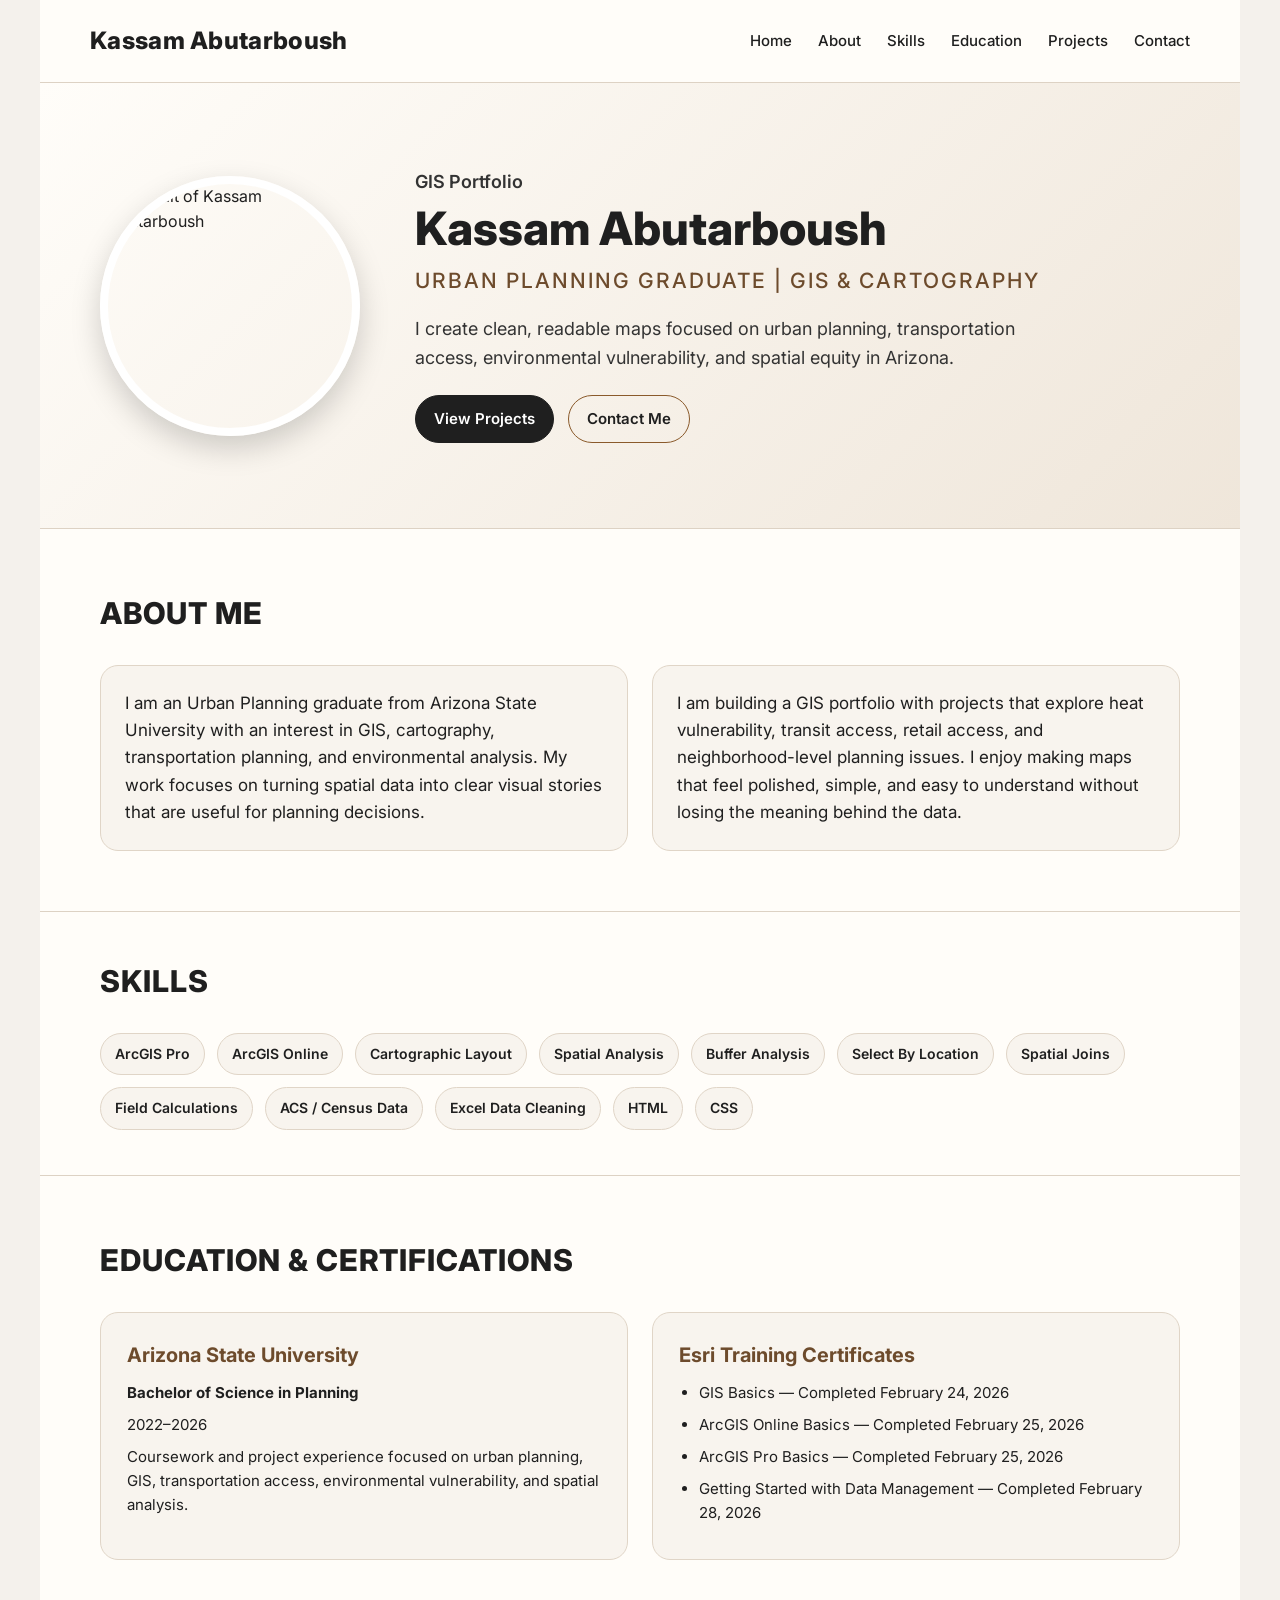
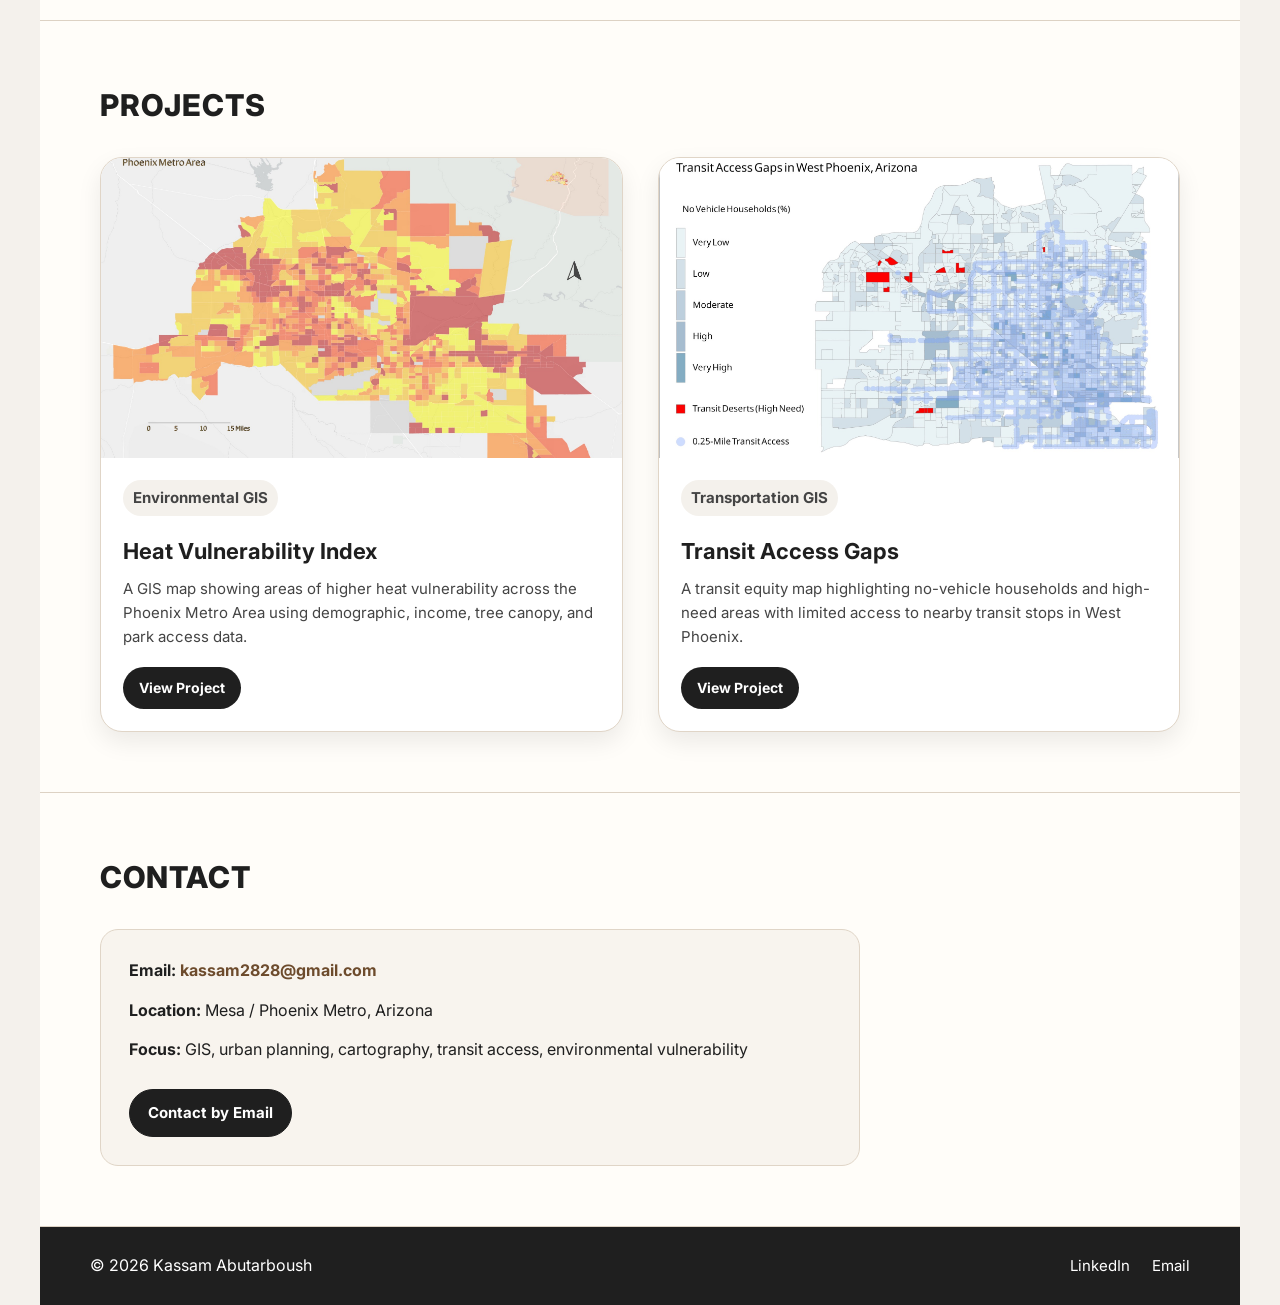
==== index.html @ daa06102 "Update HTML structure and images in index.html" ====
<!DOCTYPE html>
<html lang="en">
<head>
  <meta charset="UTF-8">
  <meta name="viewport" content="width=device-width, initial-scale=1.0">

  <title>Kassam Abutarboush | GIS Portfolio</title>

  <link href="https://fonts.googleapis.com/css2?family=Inter:wght@400;500;600;700;800&display=swap" rel="stylesheet">
  <link rel="stylesheet" href="styles.css">
</head>

<body>

  <div class="page-wrapper">

    <header>
      <div class="logo">Kassam Abutarboush</div>

      <nav>
        <a href="#home">Home</a>
        <a href="#about">About</a>
        <a href="#skills">Skills</a>
        <a href="#education">Education</a>
        <a href="#projects">Projects</a>
        <a href="#contact">Contact</a>
      </nav>
    </header>

    <main>

      <section class="hero" id="home">
        <img src="kassam_grad1.JPG" alt="Portrait of Kassam Abutarboush" class="hero-image">

        <div class="hero-text">
          <p class="eyebrow">GIS Portfolio</p>

          <h1>Kassam Abutarboush</h1>

          <h2>Urban Planning Graduate | GIS & Cartography</h2>

          <p>
            I create clean, readable maps focused on urban planning, transportation access,
            environmental vulnerability, and spatial equity in Arizona.
          </p>

          <div class="hero-buttons">
            <a href="#projects" class="primary-button">View Projects</a>
            <a href="#contact" class="secondary-button">Contact Me</a>
          </div>
        </div>
      </section>

      <section id="about">
        <h2>About Me</h2>

        <div class="about-content">
          <p>
            I am an Urban Planning graduate from Arizona State University with an interest in GIS,
            cartography, transportation planning, and environmental analysis. My work focuses on
            turning spatial data into clear visual stories that are useful for planning decisions.
          </p>

          <p>
            I am building a GIS portfolio with projects that explore heat vulnerability, transit
            access, retail access, and neighborhood-level planning issues. I enjoy making maps that
            feel polished, simple, and easy to understand without losing the meaning behind the data.
          </p>
        </div>
      </section>

      <section id="skills">
        <h2>Skills</h2>

        <div class="skills-list">
          <span>ArcGIS Pro</span>
          <span>ArcGIS Online</span>
          <span>Cartographic Layout</span>
          <span>Spatial Analysis</span>
          <span>Buffer Analysis</span>
          <span>Select By Location</span>
          <span>Spatial Joins</span>
          <span>Field Calculations</span>
          <span>ACS / Census Data</span>
          <span>Excel Data Cleaning</span>
          <span>HTML</span>
          <span>CSS</span>
        </div>
      </section>

      <section id="education">
        <h2>Education & Certifications</h2>

        <div class="education-grid">

          <div class="education-card">
            <h3>Arizona State University</h3>
            <p><strong>Bachelor of Science in Planning</strong></p>
            <p>2022–2026</p>
            <p>
              Coursework and project experience focused on urban planning, GIS, transportation
              access, environmental vulnerability, and spatial analysis.
            </p>
          </div>

          <div class="education-card">
            <h3>Esri Training Certificates</h3>

            <ul>
              <li>GIS Basics — Completed February 24, 2026</li>
              <li>ArcGIS Online Basics — Completed February 25, 2026</li>
              <li>ArcGIS Pro Basics — Completed February 25, 2026</li>
              <li>Getting Started with Data Management — Completed February 28, 2026</li>
            </ul>
          </div>

        </div>
      </section>

      <section id="projects">
        <h2>Projects</h2>

        <div class="projects-grid">

          <article class="project-card">
            <img src="Heat Vulnerability Index - Phoenix Metro Area.jpg" alt="Heat Vulnerability Index map of Phoenix Metro Area">

            <div class="project-card-content">
              <p class="project-label">Environmental GIS</p>

              <h3>Heat Vulnerability Index</h3>

              <p>
                A GIS map showing areas of higher heat vulnerability across the Phoenix Metro Area
                using demographic, income, tree canopy, and park access data.
              </p>

              <a href="heat_vulnerability_index.html">View Project</a>
            </div>
          </article>

          <article class="project-card">
            <img src="Transit_Access_Gaps_WestPhoenix.jpg" alt="Transit access gaps map in West Phoenix">

            <div class="project-card-content">
              <p class="project-label">Transportation GIS</p>

              <h3>Transit Access Gaps</h3>

              <p>
                A transit equity map highlighting no-vehicle households and high-need areas with
                limited access to nearby transit stops in West Phoenix.
              </p>

              <a href="transit_access_gaps.html">View Project</a>
            </div>
          </article>

        </div>
      </section>

      <section id="contact">
        <h2>Contact</h2>

        <div class="contact-content contact-simple">

          <div class="contact-info">
            <p><strong>Email:</strong> <a href="mailto:kassam2828@gmail.com">kassam2828@gmail.com</a></p>
            <p><strong>Location:</strong> Mesa / Phoenix Metro, Arizona</p>
            <p><strong>Focus:</strong> GIS, urban planning, cartography, transit access, environmental vulnerability</p>

            <a href="mailto:kassam2828@gmail.com" class="contact-button">Contact by Email</a>
          </div>

        </div>
      </section>

    </main>

<footer>
  <p>© 2026 Kassam Abutarboush</p>

  <div class="social-links">
    <a href="https://www.linkedin.com/in/kassam-abutarboush-896186277" target="_blank">LinkedIn</a>
    <a href="mailto:kassam2828@gmail.com">Email</a>
  </div>
</footer>

</div>

</body>
</html>
---- styles.css ----
* {
  box-sizing: border-box;
  margin: 0;
  padding: 0;
}

html {
  scroll-behavior: smooth;
}

body {
  font-family: "Inter", "Segoe UI", Arial, Helvetica, sans-serif;
  background-color: #f4f1ec;
  color: #1f1f1f;
  line-height: 1.6;
}

.page-wrapper {
  width: 100%;
  max-width: 1200px;
  margin: 0 auto;
  background-color: #fffdf9;
}

/* Header */
header {
  display: flex;
  justify-content: space-between;
  align-items: center;
  padding: 22px 50px;
  border-bottom: 1px solid #ddd2c4;
  background-color: #fffdf9;
  position: sticky;
  top: 0;
  z-index: 10;
}

.logo {
  font-size: 24px;
  font-weight: 800;
  letter-spacing: 0.3px;
}

nav a {
  text-decoration: none;
  color: #1f1f1f;
  margin-left: 22px;
  font-size: 15px;
  font-weight: 500;
}

nav a:hover {
  color: #8a5a2b;
}

/* Hero */
.hero {
  display: flex;
  align-items: center;
  gap: 55px;
  padding: 85px 60px;
  background: linear-gradient(135deg, #fffdf9, #efe6da);
  border-bottom: 1px solid #ddd2c4;
}

.hero-image {
  width: 260px;
  height: 260px;
  border-radius: 50%;
  object-fit: cover;
  border: 8px solid #ffffff;
  box-shadow: 0 12px 30px rgba(0, 0, 0, 0.18);
}

.eyebrow {
  font-size: 15px;
  font-weight: 600;
  color: #6d4b2c;
  margin-bottom: 6px;
}

.hero-text h1 {
  font-size: 46px;
  line-height: 1.1;
  margin-bottom: 10px;
  font-weight: 800;
}

.hero-text h2 {
  font-size: 21px;
  font-weight: 500;
  color: #6d4b2c;
  margin-bottom: 18px;
  text-transform: uppercase;
  letter-spacing: 2px;
}

.hero-text p {
  font-size: 18px;
  max-width: 620px;
  color: #333;
}

.hero-buttons {
  display: flex;
  gap: 14px;
  margin-top: 22px;
  flex-wrap: wrap;
}

.hero-buttons a {
  display: inline-block;
  padding: 11px 18px;
  border-radius: 999px;
  font-size: 15px;
  font-weight: 600;
  text-decoration: none;
  transition: all 0.2s ease;
}

.primary-button {
  background-color: #1f1f1f;
  color: #ffffff;
  border: 1px solid #1f1f1f;
}

.primary-button:hover {
  background-color: #8a5a2b;
  border-color: #8a5a2b;
  transform: translateY(-2px);
}

.secondary-button {
  background-color: transparent;
  color: #1f1f1f;
  border: 1px solid #8a5a2b;
}

.secondary-button:hover {
  background-color: #efe6da;
  color: #6d4b2c;
  transform: translateY(-2px);
}

/* Sections */
section {
  padding: 60px 60px;
  border-bottom: 1px solid #ddd2c4;
}

section h2 {
  font-size: 30px;
  font-weight: 800;
  margin-bottom: 28px;
  text-transform: uppercase;
  letter-spacing: 1px;
}

/* About */
.about-content {
  display: grid;
  grid-template-columns: 1fr 1fr;
  gap: 24px;
  font-size: 17px;
}

.about-content p {
  background-color: #f8f4ee;
  padding: 24px;
  border-radius: 18px;
  border: 1px solid #e0d5c7;
}

/* Skills */
#skills {
  padding-top: 45px;
  padding-bottom: 45px;
}

.skills-list {
  display: flex;
  flex-wrap: wrap;
  gap: 12px;
}

.skills-list span {
  background-color: #f8f4ee;
  color: #1f1f1f;
  border: 1px solid #e0d5c7;
  border-radius: 999px;
  padding: 9px 14px;
  font-size: 14px;
  font-weight: 600;
}

.skills-list span:hover {
  background-color: #efe6da;
  color: #6d4b2c;
}

/* Education */
.education-grid {
  display: grid;
  grid-template-columns: 1fr 1fr;
  gap: 24px;
}

.education-card {
  background-color: #f8f4ee;
  padding: 26px;
  border-radius: 18px;
  border: 1px solid #e0d5c7;
}

.education-card h3 {
  font-size: 20px;
  margin-bottom: 10px;
  color: #6d4b2c;
}

.education-card p {
  margin-bottom: 8px;
  font-size: 15px;
}

.education-card ul {
  padding-left: 20px;
}

.education-card li {
  margin-bottom: 8px;
  font-size: 15px;
}

/* Projects */
.projects-grid {
  display: grid;
  grid-template-columns: repeat(2, 1fr);
  gap: 35px;
}

.project-card {
  background-color: #ffffff;
  border-radius: 22px;
  overflow: hidden;
  border: 1px solid #e0d5c7;
  box-shadow: 0 10px 25px rgba(0, 0, 0, 0.08);
  transition: transform 0.25s ease, box-shadow 0.25s ease;
}

.project-card:hover {
  transform: translateY(-6px);
  box-shadow: 0 16px 35px rgba(0, 0, 0, 0.13);
}

.project-card img {
  width: 100%;
  height: 300px;
  object-fit: cover;
  display: block;
}

.project-card-content {
  padding: 22px;
}

.project-label {
  display: inline-block;
  font-size: 13px;
  font-weight: 700;
  color: #6d4b2c;
  background-color: #f4f1ec;
  padding: 6px 10px;
  border-radius: 999px;
  margin-bottom: 12px;
}

.project-card h3 {
  font-size: 22px;
  margin-bottom: 8px;
}

.project-card p {
  font-size: 15px;
  margin-bottom: 18px;
  color: #444;
}

.project-card a {
  display: inline-block;
  color: #fff;
  background-color: #1f1f1f;
  padding: 10px 16px;
  border-radius: 999px;
  font-size: 14px;
  font-weight: 700;
  text-decoration: none;
}

.project-card a:hover {
  background-color: #8a5a2b;
}

/* Contact */
.contact-content {
  display: grid;
  grid-template-columns: 1fr 1fr;
  gap: 50px;
}

.contact-simple {
  grid-template-columns: 1fr;
}

.contact-info {
  max-width: 760px;
  background-color: #f8f4ee;
  padding: 28px;
  border-radius: 18px;
  border: 1px solid #e0d5c7;
}

.contact-info p {
  margin-bottom: 14px;
  font-size: 16px;
}

.contact-info p a {
  color: #6d4b2c;
  font-weight: 700;
  text-decoration: none;
}

.contact-info p a:hover {
  text-decoration: underline;
}

.contact-button {
  display: inline-block;
  margin-top: 12px;
  background-color: #1f1f1f;
  color: #ffffff;
  border: 1px solid #1f1f1f;
  padding: 11px 18px;
  border-radius: 999px;
  font-size: 15px;
  font-weight: 700;
  text-decoration: none;
  transition: all 0.2s ease;
}

.contact-button:hover {
  background-color: #8a5a2b;
  border-color: #8a5a2b;
  transform: translateY(-2px);
}

/* Project Pages */
.project-hero {
  padding: 75px 60px 45px;
  background: linear-gradient(135deg, #fffdf9, #efe6da);
}

.project-hero h1 {
  font-size: 46px;
  line-height: 1.1;
  margin-bottom: 10px;
  font-weight: 800;
}

.project-hero h2 {
  font-size: 21px;
  font-weight: 500;
  color: #6d4b2c;
  margin-bottom: 18px;
  text-transform: uppercase;
  letter-spacing: 2px;
}

.project-hero p {
  max-width: 760px;
  font-size: 18px;
  color: #333;
}

.project-image-section {
  padding: 40px 60px;
}

.full-project-image {
  width: 100%;
  border-radius: 22px;
  border: 1px solid #e0d5c7;
  box-shadow: 0 12px 30px rgba(0, 0, 0, 0.12);
  display: block;
}

.project-details {
  display: grid;
  grid-template-columns: 1fr 1fr;
  gap: 24px;
  padding: 40px 60px 60px;
}

.detail-card {
  background-color: #f8f4ee;
  padding: 26px;
  border-radius: 18px;
  border: 1px solid #e0d5c7;
}

.detail-card h2 {
  font-size: 22px;
  margin-bottom: 14px;
  text-transform: none;
  letter-spacing: 0;
}

.detail-card p {
  font-size: 15px;
  color: #333;
}

.detail-card ul {
  padding-left: 20px;
}

.detail-card li {
  margin-bottom: 8px;
  font-size: 15px;
}

.mini-skills-list {
  display: flex;
  flex-wrap: wrap;
  gap: 10px;
}

.mini-skills-list span {
  background-color: #fffdf9;
  color: #1f1f1f;
  border: 1px solid #e0d5c7;
  border-radius: 999px;
  padding: 8px 12px;
  font-size: 13px;
  font-weight: 600;
}

.back-link {
  grid-column: 1 / -1;
}

.back-link a {
  display: inline-block;
  color: #ffffff;
  background-color: #1f1f1f;
  padding: 11px 18px;
  border-radius: 999px;
  font-size: 15px;
  font-weight: 700;
  text-decoration: none;
}

.back-link a:hover {
  background-color: #8a5a2b;
}

/* Footer */
footer {
  display: flex;
  justify-content: space-between;
  align-items: center;
  padding: 26px 50px;
  font-size: 16px;
  background-color: #1f1f1f;
  color: white;
}

.social-links a {
  color: white;
  text-decoration: none;
  margin-left: 18px;
  font-size: 15px;
}

.social-links a:hover {
  color: #d8b98c;
}

/* Mobile */
@media (max-width: 768px) {
  header {
    flex-direction: column;
    gap: 15px;
    padding: 22px 25px;
  }

  nav {
    text-align: center;
  }

  nav a {
    display: inline-block;
    margin: 6px 8px;
  }

  .hero {
    flex-direction: column;
    text-align: center;
    padding: 55px 25px;
  }

  .hero-image {
    width: 220px;
    height: 220px;
  }

  .hero-text h1 {
    font-size: 36px;
  }

  .hero-text h2 {
    font-size: 16px;
  }

  .hero-buttons {
    justify-content: center;
  }

  .about-content,
  .education-grid,
  .projects-grid,
  .contact-content,
  .project-details {
    grid-template-columns: 1fr;
  }

  section {
    padding: 45px 25px;
  }

  .project-hero {
    padding: 55px 25px 35px;
  }

  .project-hero h1 {
    font-size: 36px;
  }

  .project-hero h2 {
    font-size: 16px;
  }

  .project-image-section {
    padding: 30px 25px;
  }

  .project-details {
    padding: 30px 25px 45px;
  }

  footer {
    flex-direction: column;
    gap: 15px;
    text-align: center;
  }

  .social-links a {
    margin: 0 8px;
  }
}
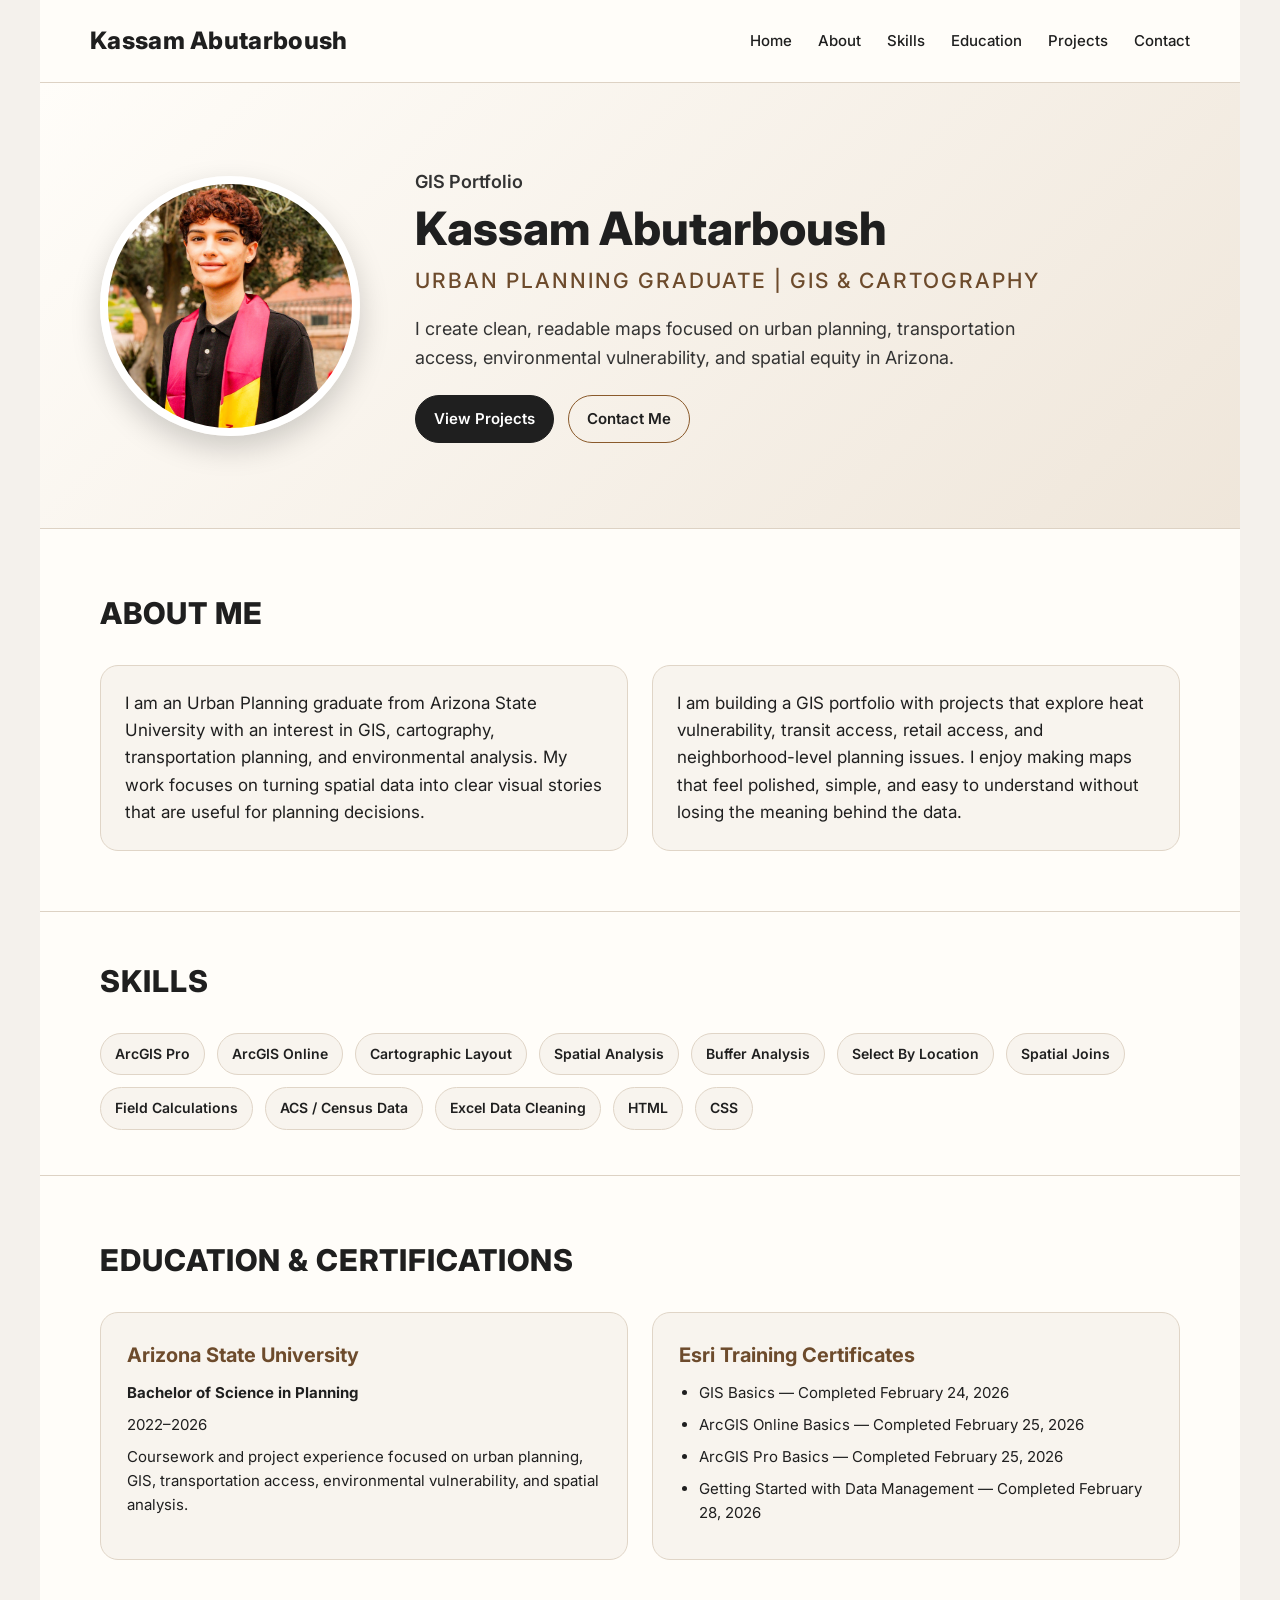
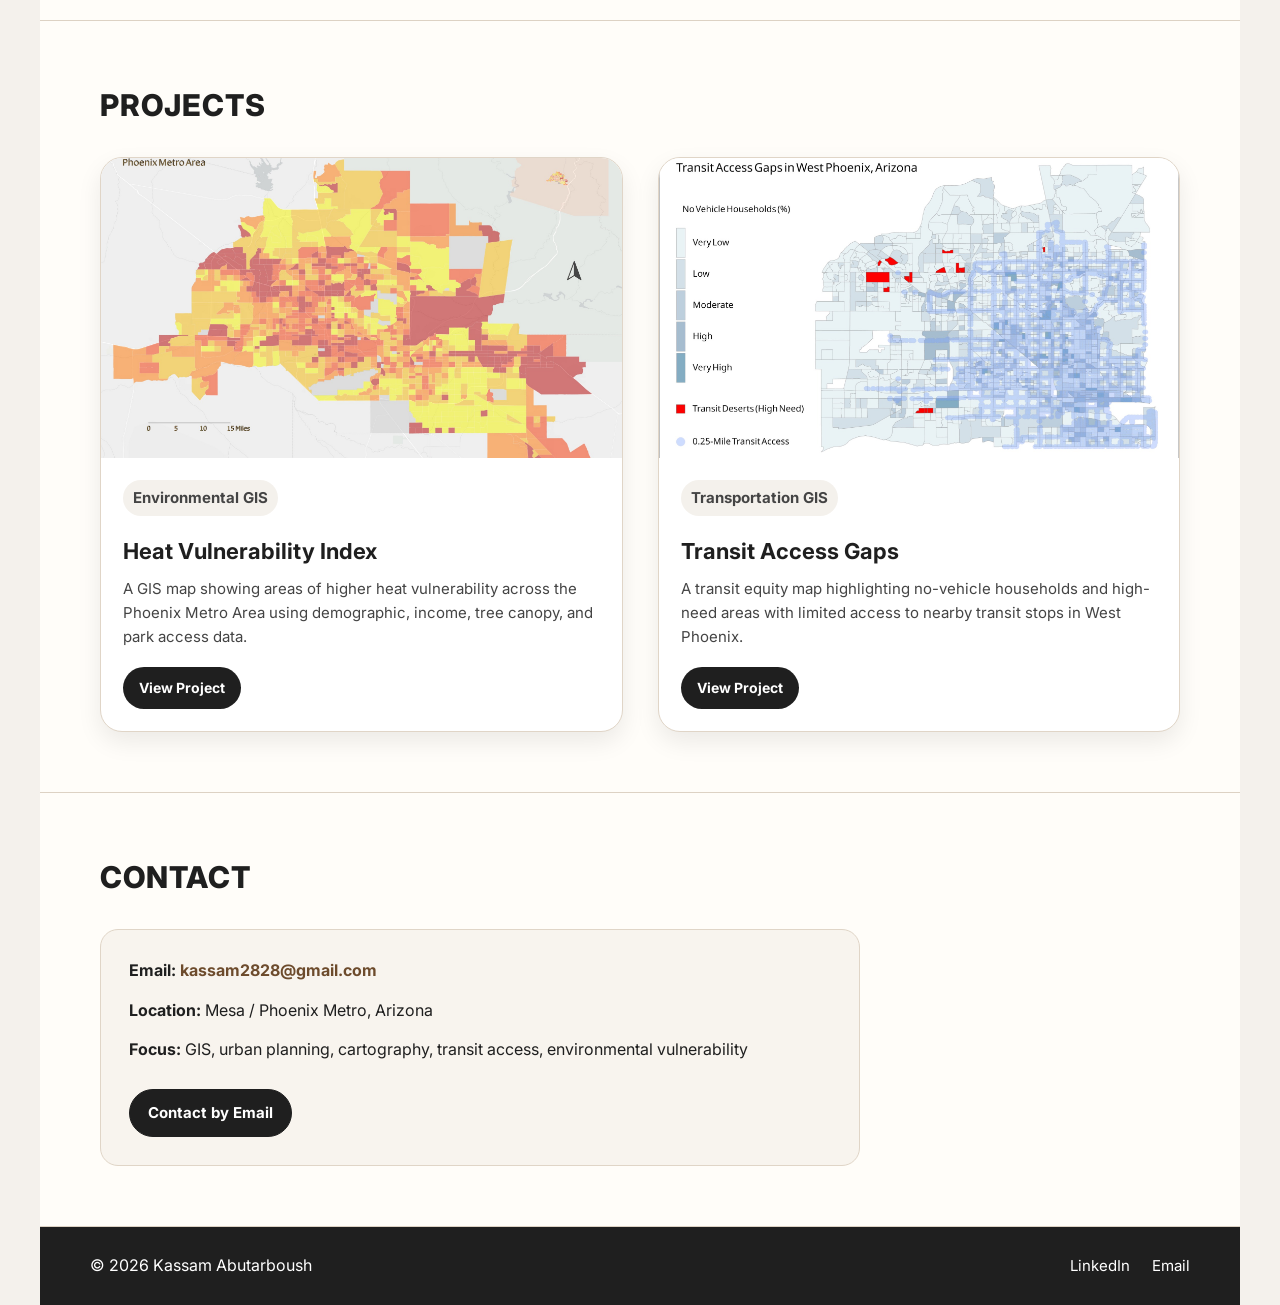
==== commit 29bbdf2d: "Update index.html" ====
--- a/index.html
+++ b/index.html
@@ -30,7 +30,7 @@
     <main>
 
       <section class="hero" id="home">
-        <img src="kassam_grad1.JPG" alt="Portrait of Kassam Abutarboush" class="hero-image">
+        <img src="kassam_grad1.jpg" alt="Portrait of Kassam Abutarboush" class="hero-image">
 
         <div class="hero-text">
           <p class="eyebrow">GIS Portfolio</p>
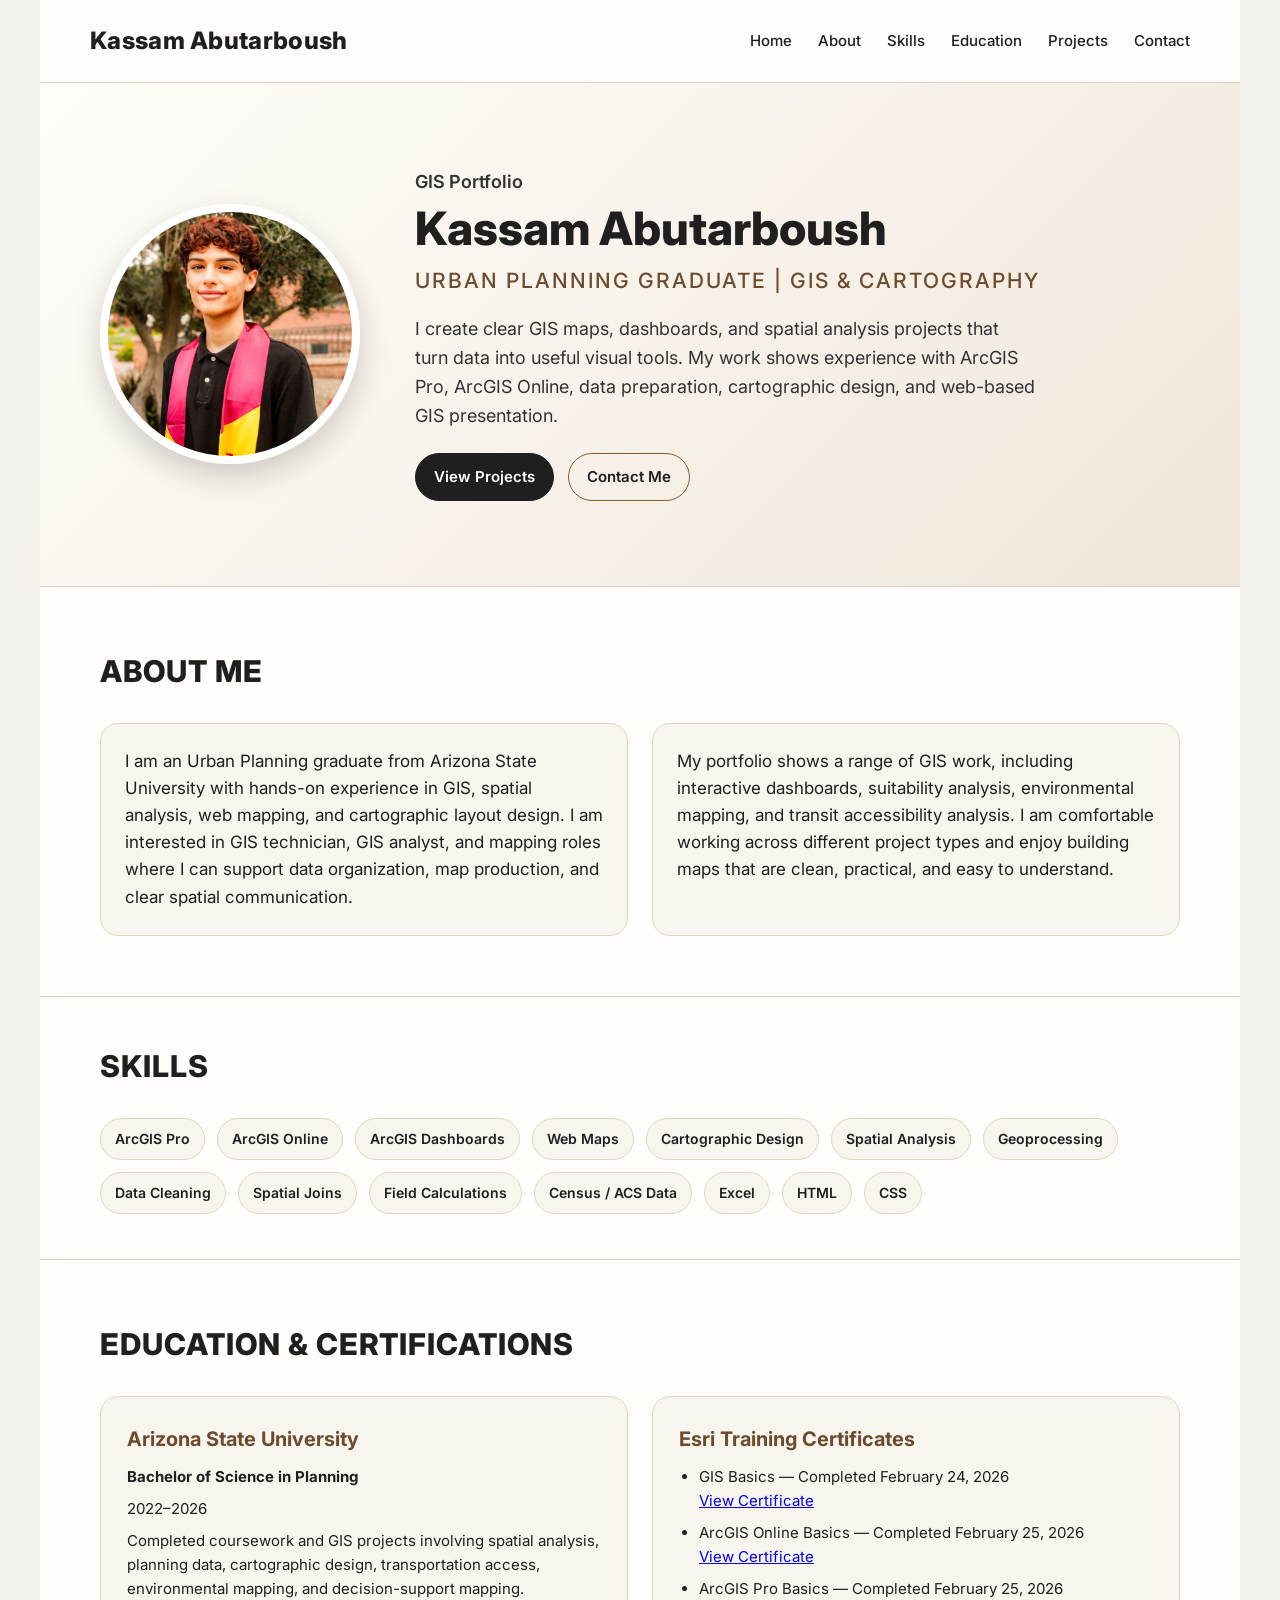
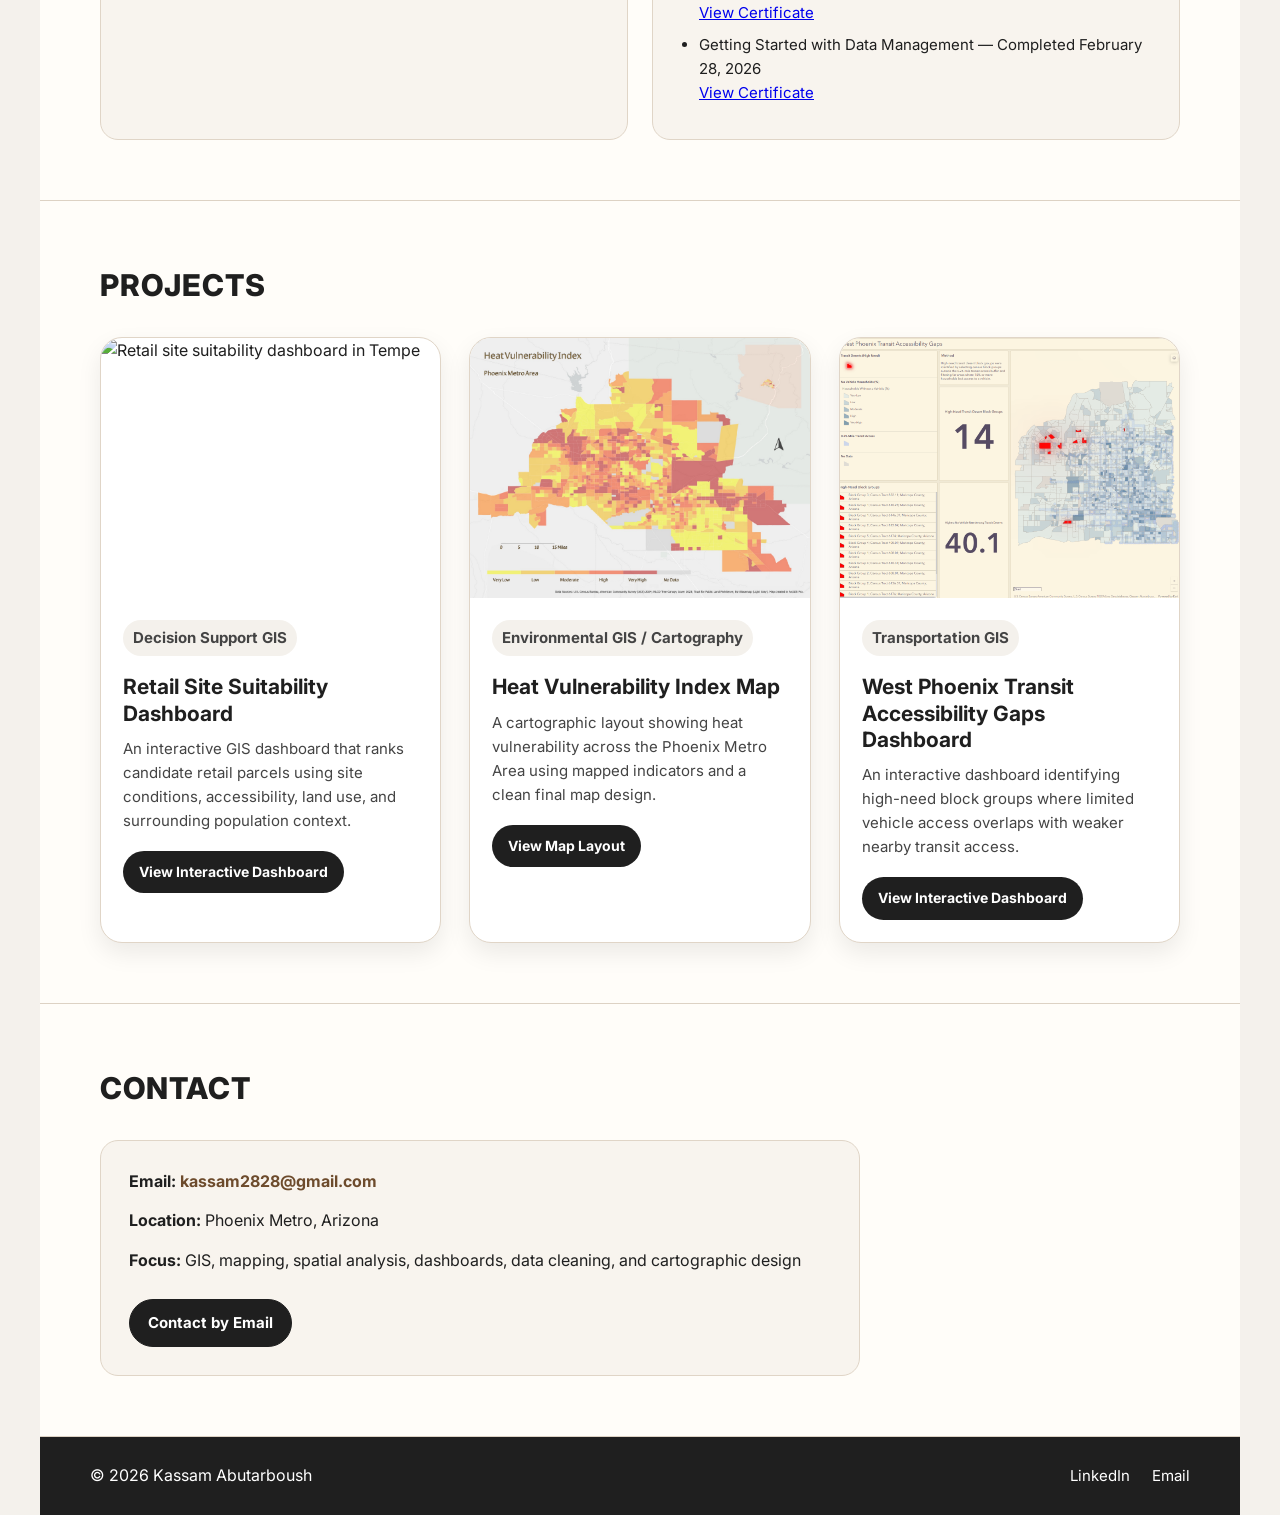
==== commit 59959a31: "Add files via upload" ====
--- a/index.html
+++ b/index.html
@@ -40,8 +40,8 @@
           <h2>Urban Planning Graduate | GIS & Cartography</h2>
 
           <p>
-            I create clean, readable maps focused on urban planning, transportation access,
-            environmental vulnerability, and spatial equity in Arizona.
+            I create clear GIS maps, dashboards, and spatial analysis projects that turn data into useful visual tools.
+            My work shows experience with ArcGIS Pro, ArcGIS Online, data preparation, cartographic design, and web-based GIS presentation.
           </p>
 
           <div class="hero-buttons">
@@ -56,15 +56,15 @@
 
         <div class="about-content">
           <p>
-            I am an Urban Planning graduate from Arizona State University with an interest in GIS,
-            cartography, transportation planning, and environmental analysis. My work focuses on
-            turning spatial data into clear visual stories that are useful for planning decisions.
+            I am an Urban Planning graduate from Arizona State University with hands-on experience in GIS,
+            spatial analysis, web mapping, and cartographic layout design. I am interested in GIS technician,
+            GIS analyst, and mapping roles where I can support data organization, map production, and clear spatial communication.
           </p>
 
           <p>
-            I am building a GIS portfolio with projects that explore heat vulnerability, transit
-            access, retail access, and neighborhood-level planning issues. I enjoy making maps that
-            feel polished, simple, and easy to understand without losing the meaning behind the data.
+            My portfolio shows a range of GIS work, including interactive dashboards, suitability analysis,
+            environmental mapping, and transit accessibility analysis. I am comfortable working across different project types
+            and enjoy building maps that are clean, practical, and easy to understand.
           </p>
         </div>
       </section>
@@ -75,14 +75,16 @@
         <div class="skills-list">
           <span>ArcGIS Pro</span>
           <span>ArcGIS Online</span>
-          <span>Cartographic Layout</span>
+          <span>ArcGIS Dashboards</span>
+          <span>Web Maps</span>
+          <span>Cartographic Design</span>
           <span>Spatial Analysis</span>
-          <span>Buffer Analysis</span>
-          <span>Select By Location</span>
+          <span>Geoprocessing</span>
+          <span>Data Cleaning</span>
           <span>Spatial Joins</span>
           <span>Field Calculations</span>
-          <span>ACS / Census Data</span>
-          <span>Excel Data Cleaning</span>
+          <span>Census / ACS Data</span>
+          <span>Excel</span>
           <span>HTML</span>
           <span>CSS</span>
         </div>
@@ -98,8 +100,8 @@
             <p><strong>Bachelor of Science in Planning</strong></p>
             <p>2022–2026</p>
             <p>
-              Coursework and project experience focused on urban planning, GIS, transportation
-              access, environmental vulnerability, and spatial analysis.
+              Completed coursework and GIS projects involving spatial analysis, planning data,
+              cartographic design, transportation access, environmental mapping, and decision-support mapping.
             </p>
           </div>
 
@@ -107,10 +109,29 @@
             <h3>Esri Training Certificates</h3>
 
             <ul>
-              <li>GIS Basics — Completed February 24, 2026</li>
-              <li>ArcGIS Online Basics — Completed February 25, 2026</li>
-              <li>ArcGIS Pro Basics — Completed February 25, 2026</li>
-              <li>Getting Started with Data Management — Completed February 28, 2026</li>
+              <li>
+                GIS Basics — Completed February 24, 2026
+                <br>
+                <a href="GIS Basics_Certificate.pdf" target="_blank" rel="noopener noreferrer">View Certificate</a>
+              </li>
+
+              <li>
+                ArcGIS Online Basics — Completed February 25, 2026
+                <br>
+                <a href="ArcGIS Online Basics_Certificate.pdf" target="_blank" rel="noopener noreferrer">View Certificate</a>
+              </li>
+
+              <li>
+                ArcGIS Pro Basics — Completed February 25, 2026
+                <br>
+                <a href="ArcGIS Pro Basics_Certificate.pdf" target="_blank" rel="noopener noreferrer">View Certificate</a>
+              </li>
+
+              <li>
+                Getting Started with Data Management — Completed February 28, 2026
+                <br>
+                <a href="Getting Started with Data Management_Certificate.pdf" target="_blank" rel="noopener noreferrer">View Certificate</a>
+              </li>
             </ul>
           </div>
 
@@ -123,36 +144,57 @@
         <div class="projects-grid">
 
           <article class="project-card">
-            <img src="Heat Vulnerability Index - Phoenix Metro Area.jpg" alt="Heat Vulnerability Index map of Phoenix Metro Area">
+            <img src="Retail_Site_Suitability_Tempe.png" alt="Retail site suitability dashboard in Tempe">
 
             <div class="project-card-content">
-              <p class="project-label">Environmental GIS</p>
-
-              <h3>Heat Vulnerability Index</h3>
+              <p class="project-label">Decision Support GIS</p>
+
+              <h3>Retail Site Suitability Dashboard</h3>
 
               <p>
-                A GIS map showing areas of higher heat vulnerability across the Phoenix Metro Area
-                using demographic, income, tree canopy, and park access data.
+                An interactive GIS dashboard that ranks candidate retail parcels using site conditions,
+                accessibility, land use, and surrounding population context.
               </p>
 
-              <a href="heat_vulnerability_index.html">View Project</a>
+              <a href="https://asu.maps.arcgis.com/apps/dashboards/18f94254f9fd4062b1213cba42b58803" target="_blank" rel="noopener noreferrer">
+                View Interactive Dashboard
+              </a>
             </div>
           </article>
 
           <article class="project-card">
-            <img src="Transit_Access_Gaps_WestPhoenix.jpg" alt="Transit access gaps map in West Phoenix">
+            <img src="Heat Vulnerability Index - Phoenix Metro Area.jpg" alt="Heat Vulnerability Index map layout of the Phoenix Metro Area">
+
+            <div class="project-card-content">
+              <p class="project-label">Environmental GIS / Cartography</p>
+
+              <h3>Heat Vulnerability Index Map</h3>
+
+              <p>
+                A cartographic layout showing heat vulnerability across the Phoenix Metro Area using
+                mapped indicators and a clean final map design.
+              </p>
+
+              <a href="heat_vulnerability_index.html">View Map Layout</a>
+            </div>
+          </article>
+
+          <article class="project-card">
+            <img src="Transit_Access_Gaps_WestPhoenix.png" alt="West Phoenix transit accessibility gaps dashboard">
 
             <div class="project-card-content">
               <p class="project-label">Transportation GIS</p>
 
-              <h3>Transit Access Gaps</h3>
+              <h3>West Phoenix Transit Accessibility Gaps Dashboard</h3>
 
               <p>
-                A transit equity map highlighting no-vehicle households and high-need areas with
-                limited access to nearby transit stops in West Phoenix.
+                An interactive dashboard identifying high-need block groups where limited vehicle access
+                overlaps with weaker nearby transit access.
               </p>
 
-              <a href="transit_access_gaps.html">View Project</a>
+              <a href="https://asu.maps.arcgis.com/apps/dashboards/a3f717a446064620bc770a56c51ed914" target="_blank" rel="noopener noreferrer">
+                View Interactive Dashboard
+              </a>
             </div>
           </article>
 
@@ -166,8 +208,8 @@
 
           <div class="contact-info">
             <p><strong>Email:</strong> <a href="mailto:kassam2828@gmail.com">kassam2828@gmail.com</a></p>
-            <p><strong>Location:</strong> Mesa / Phoenix Metro, Arizona</p>
-            <p><strong>Focus:</strong> GIS, urban planning, cartography, transit access, environmental vulnerability</p>
+            <p><strong>Location:</strong> Phoenix Metro, Arizona</p>
+            <p><strong>Focus:</strong> GIS, mapping, spatial analysis, dashboards, data cleaning, and cartographic design</p>
 
             <a href="mailto:kassam2828@gmail.com" class="contact-button">Contact by Email</a>
           </div>
@@ -177,16 +219,16 @@
 
     </main>
 
-<footer>
-  <p>© 2026 Kassam Abutarboush</p>
-
-  <div class="social-links">
-    <a href="https://www.linkedin.com/in/kassam-abutarboush-896186277" target="_blank">LinkedIn</a>
-    <a href="mailto:kassam2828@gmail.com">Email</a>
+    <footer>
+      <p>© 2026 Kassam Abutarboush</p>
+
+      <div class="social-links">
+        <a href="https://www.linkedin.com/in/kassam-abutarboush-896186277" target="_blank">LinkedIn</a>
+        <a href="mailto:kassam2828@gmail.com">Email</a>
+      </div>
+    </footer>
+
   </div>
-</footer>
-
-</div>
 
 </body>
-</html>
+</html>
--- a/styles.css
+++ b/styles.css
@@ -235,8 +235,8 @@
 /* Projects */
 .projects-grid {
   display: grid;
-  grid-template-columns: repeat(2, 1fr);
-  gap: 35px;
+  grid-template-columns: repeat(3, 1fr);
+  gap: 28px;
 }
 
 .project-card {
@@ -255,7 +255,7 @@
 
 .project-card img {
   width: 100%;
-  height: 300px;
+  height: 260px;
   object-fit: cover;
   display: block;
 }
@@ -276,8 +276,9 @@
 }
 
 .project-card h3 {
-  font-size: 22px;
-  margin-bottom: 8px;
+  font-size: 21px;
+  line-height: 1.25;
+  margin-bottom: 10px;
 }
 
 .project-card p {
@@ -383,6 +384,39 @@
   color: #333;
 }
 
+/* Dashboard Embed */
+.dashboard-section {
+  padding: 40px 60px;
+}
+
+.dashboard-section h2 {
+  font-size: 28px;
+  margin-bottom: 14px;
+}
+
+.dashboard-section p {
+  max-width: 760px;
+  font-size: 16px;
+  color: #333;
+  margin-bottom: 22px;
+}
+
+.dashboard-embed {
+  width: 100%;
+  height: 720px;
+  border-radius: 22px;
+  overflow: hidden;
+  border: 1px solid #e0d5c7;
+  box-shadow: 0 12px 30px rgba(0, 0, 0, 0.12);
+  background-color: #f8f4ee;
+}
+
+.dashboard-embed iframe {
+  width: 100%;
+  height: 100%;
+  border: 0;
+}
+
 .project-image-section {
   padding: 40px 60px;
 }
@@ -539,6 +573,10 @@
     padding: 45px 25px;
   }
 
+  .project-card img {
+    height: 240px;
+  }
+
   .project-hero {
     padding: 55px 25px 35px;
   }
@@ -549,6 +587,14 @@
 
   .project-hero h2 {
     font-size: 16px;
+  }
+
+  .dashboard-section {
+    padding: 30px 25px;
+  }
+
+  .dashboard-embed {
+    height: 620px;
   }
 
   .project-image-section {
@@ -563,6 +609,7 @@
     flex-direction: column;
     gap: 15px;
     text-align: center;
+    padding: 26px 25px;
   }
 
   .social-links a {
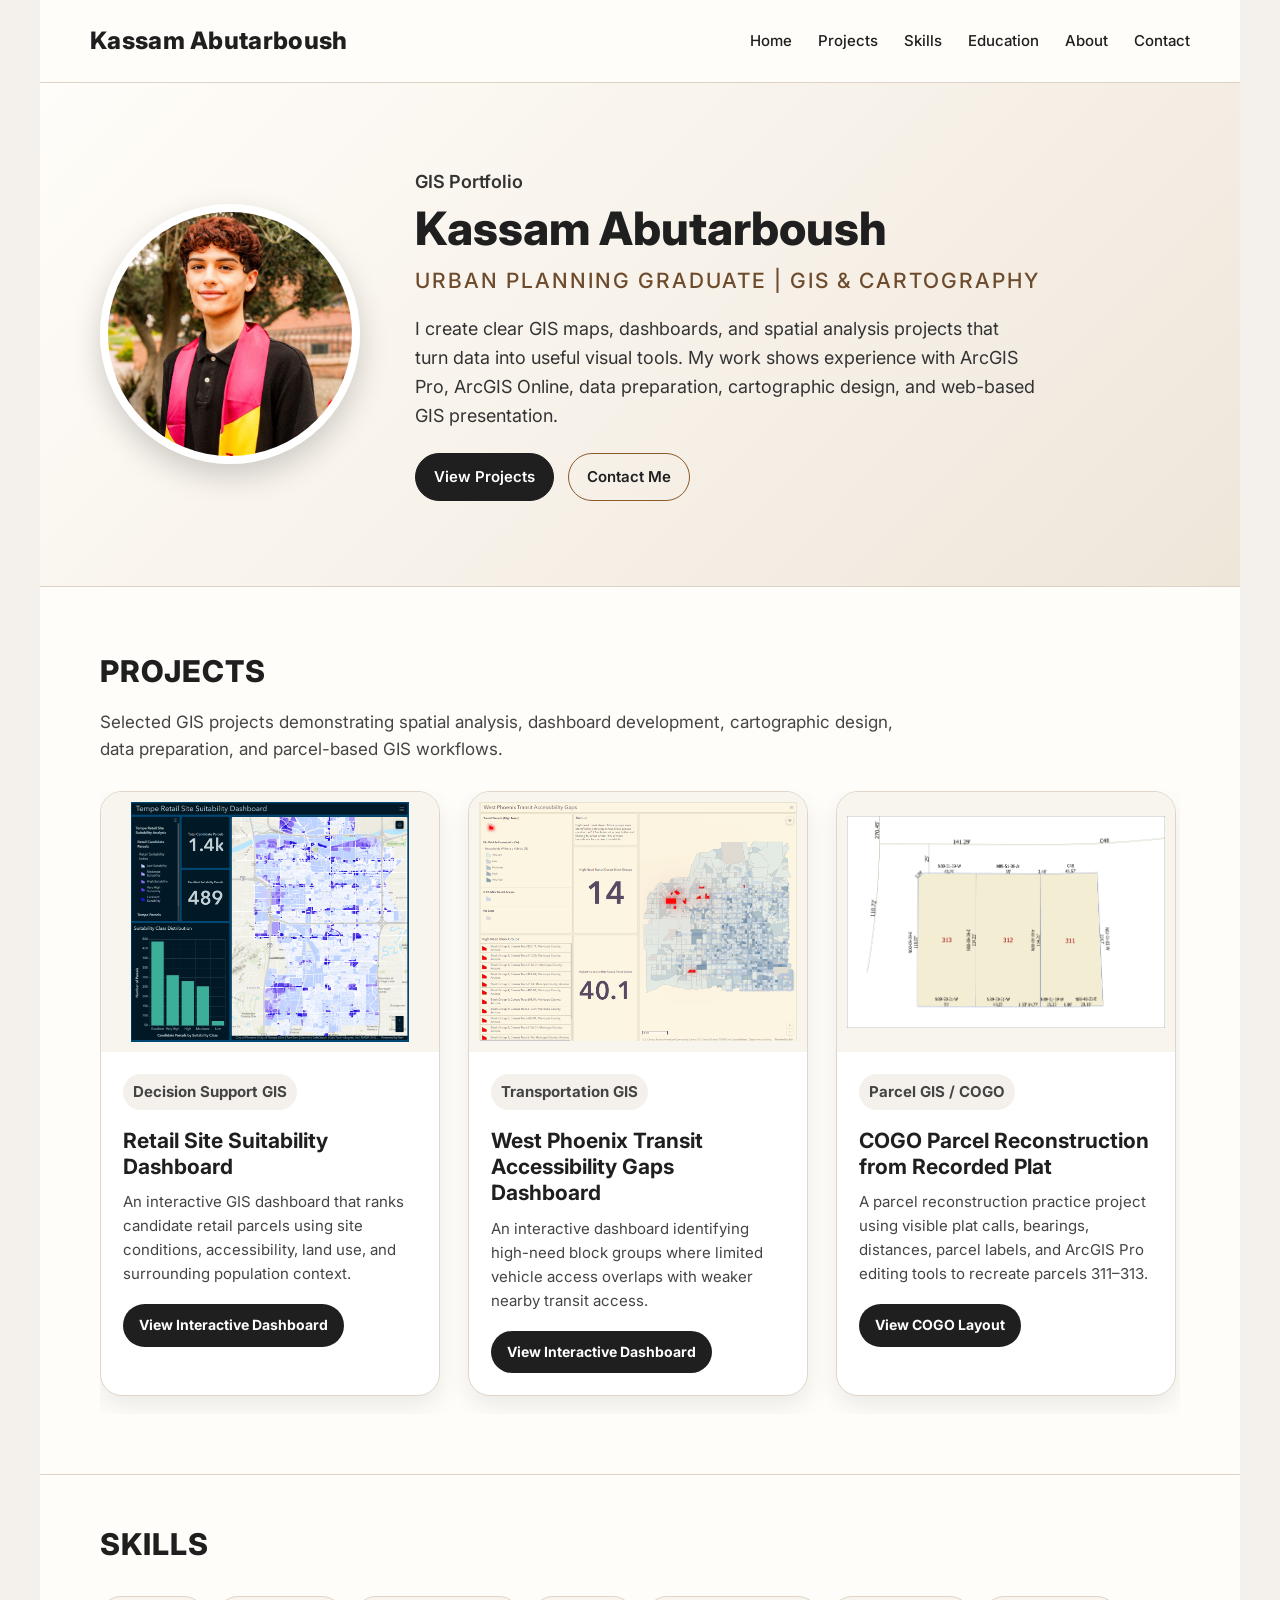
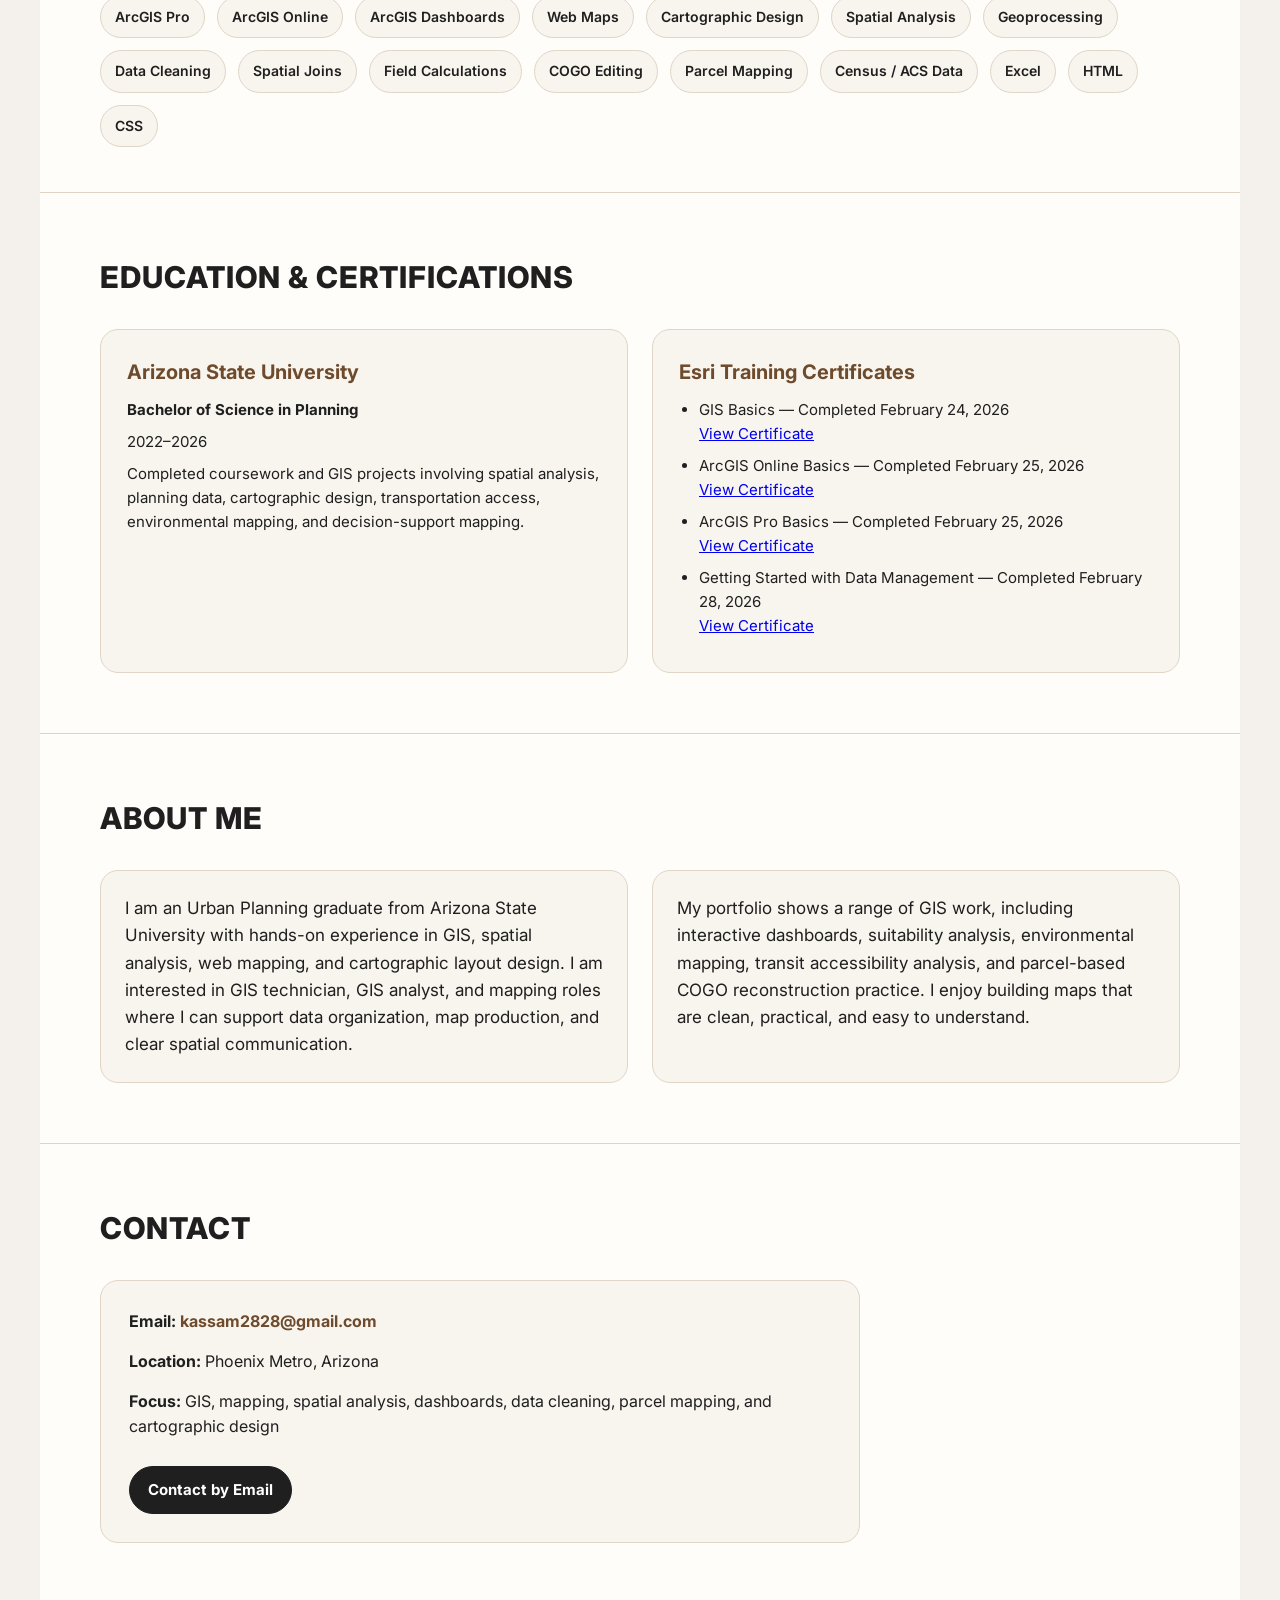
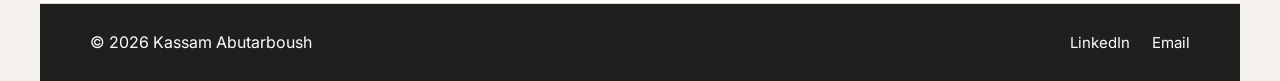
==== commit 10e08d28: "Add files via upload" ====
--- a/index.html
+++ b/index.html
@@ -19,10 +19,10 @@
 
       <nav>
         <a href="#home">Home</a>
-        <a href="#about">About</a>
+        <a href="#projects">Projects</a>
         <a href="#skills">Skills</a>
         <a href="#education">Education</a>
-        <a href="#projects">Projects</a>
+        <a href="#about">About</a>
         <a href="#contact">Contact</a>
       </nav>
     </header>
@@ -51,21 +51,90 @@
         </div>
       </section>
 
-      <section id="about">
-        <h2>About Me</h2>
-
-        <div class="about-content">
-          <p>
-            I am an Urban Planning graduate from Arizona State University with hands-on experience in GIS,
-            spatial analysis, web mapping, and cartographic layout design. I am interested in GIS technician,
-            GIS analyst, and mapping roles where I can support data organization, map production, and clear spatial communication.
-          </p>
-
-          <p>
-            My portfolio shows a range of GIS work, including interactive dashboards, suitability analysis,
-            environmental mapping, and transit accessibility analysis. I am comfortable working across different project types
-            and enjoy building maps that are clean, practical, and easy to understand.
-          </p>
+      <section id="projects">
+        <h2>Projects</h2>
+
+        <p class="section-intro">
+          Selected GIS projects demonstrating spatial analysis, dashboard development, cartographic design,
+          data preparation, and parcel-based GIS workflows.
+        </p>
+
+        <div class="projects-grid">
+
+          <article class="project-card">
+            <img src="Retail_Site_Suitability_Tempe.png" alt="Retail site suitability dashboard in Tempe">
+
+            <div class="project-card-content">
+              <p class="project-label">Decision Support GIS</p>
+
+              <h3>Retail Site Suitability Dashboard</h3>
+
+              <p>
+                An interactive GIS dashboard that ranks candidate retail parcels using site conditions,
+                accessibility, land use, and surrounding population context.
+              </p>
+
+              <a href="https://asu.maps.arcgis.com/apps/dashboards/18f94254f9fd4062b1213cba42b58803" target="_blank" rel="noopener noreferrer">
+                View Interactive Dashboard
+              </a>
+            </div>
+          </article>
+
+          <article class="project-card">
+            <img src="Transit_Access_Gaps_WestPhoenix.png" alt="West Phoenix transit accessibility gaps dashboard">
+
+            <div class="project-card-content">
+              <p class="project-label">Transportation GIS</p>
+
+              <h3>West Phoenix Transit Accessibility Gaps Dashboard</h3>
+
+              <p>
+                An interactive dashboard identifying high-need block groups where limited vehicle access
+                overlaps with weaker nearby transit access.
+              </p>
+
+              <a href="https://asu.maps.arcgis.com/apps/dashboards/a3f717a446064620bc770a56c51ed914" target="_blank" rel="noopener noreferrer">
+                View Interactive Dashboard
+              </a>
+            </div>
+          </article>
+
+          <article class="project-card">
+            <img src="COGO_Parcel_Reconstruction_311_313.jpg" alt="COGO parcel reconstruction from recorded plat in ArcGIS Pro">
+
+            <div class="project-card-content">
+              <p class="project-label">Parcel GIS / COGO</p>
+
+              <h3>COGO Parcel Reconstruction from Recorded Plat</h3>
+
+              <p>
+                A parcel reconstruction practice project using visible plat calls, bearings, distances,
+                parcel labels, and ArcGIS Pro editing tools to recreate parcels 311–313.
+              </p>
+
+              <a href="COGO_Parcel_Reconstruction_311_313.jpg" target="_blank" rel="noopener noreferrer">
+                View COGO Layout
+              </a>
+            </div>
+          </article>
+
+          <article class="project-card">
+            <img src="Heat Vulnerability Index - Phoenix Metro Area.jpg" alt="Heat Vulnerability Index map layout of the Phoenix Metro Area">
+
+            <div class="project-card-content">
+              <p class="project-label">Environmental GIS / Cartography</p>
+
+              <h3>Heat Vulnerability Index Map</h3>
+
+              <p>
+                A cartographic layout showing heat vulnerability across the Phoenix Metro Area using
+                mapped indicators and a clean final map design.
+              </p>
+
+              <a href="heat_vulnerability_index.html">View Map Layout</a>
+            </div>
+          </article>
+
         </div>
       </section>
 
@@ -83,6 +152,8 @@
           <span>Data Cleaning</span>
           <span>Spatial Joins</span>
           <span>Field Calculations</span>
+          <span>COGO Editing</span>
+          <span>Parcel Mapping</span>
           <span>Census / ACS Data</span>
           <span>Excel</span>
           <span>HTML</span>
@@ -138,66 +209,21 @@
         </div>
       </section>
 
-      <section id="projects">
-        <h2>Projects</h2>
-
-        <div class="projects-grid">
-
-          <article class="project-card">
-            <img src="Retail_Site_Suitability_Tempe.png" alt="Retail site suitability dashboard in Tempe">
-
-            <div class="project-card-content">
-              <p class="project-label">Decision Support GIS</p>
-
-              <h3>Retail Site Suitability Dashboard</h3>
-
-              <p>
-                An interactive GIS dashboard that ranks candidate retail parcels using site conditions,
-                accessibility, land use, and surrounding population context.
-              </p>
-
-              <a href="https://asu.maps.arcgis.com/apps/dashboards/18f94254f9fd4062b1213cba42b58803" target="_blank" rel="noopener noreferrer">
-                View Interactive Dashboard
-              </a>
-            </div>
-          </article>
-
-          <article class="project-card">
-            <img src="Heat Vulnerability Index - Phoenix Metro Area.jpg" alt="Heat Vulnerability Index map layout of the Phoenix Metro Area">
-
-            <div class="project-card-content">
-              <p class="project-label">Environmental GIS / Cartography</p>
-
-              <h3>Heat Vulnerability Index Map</h3>
-
-              <p>
-                A cartographic layout showing heat vulnerability across the Phoenix Metro Area using
-                mapped indicators and a clean final map design.
-              </p>
-
-              <a href="heat_vulnerability_index.html">View Map Layout</a>
-            </div>
-          </article>
-
-          <article class="project-card">
-            <img src="Transit_Access_Gaps_WestPhoenix.png" alt="West Phoenix transit accessibility gaps dashboard">
-
-            <div class="project-card-content">
-              <p class="project-label">Transportation GIS</p>
-
-              <h3>West Phoenix Transit Accessibility Gaps Dashboard</h3>
-
-              <p>
-                An interactive dashboard identifying high-need block groups where limited vehicle access
-                overlaps with weaker nearby transit access.
-              </p>
-
-              <a href="https://asu.maps.arcgis.com/apps/dashboards/a3f717a446064620bc770a56c51ed914" target="_blank" rel="noopener noreferrer">
-                View Interactive Dashboard
-              </a>
-            </div>
-          </article>
-
+      <section id="about">
+        <h2>About Me</h2>
+
+        <div class="about-content">
+          <p>
+            I am an Urban Planning graduate from Arizona State University with hands-on experience in GIS,
+            spatial analysis, web mapping, and cartographic layout design. I am interested in GIS technician,
+            GIS analyst, and mapping roles where I can support data organization, map production, and clear spatial communication.
+          </p>
+
+          <p>
+            My portfolio shows a range of GIS work, including interactive dashboards, suitability analysis,
+            environmental mapping, transit accessibility analysis, and parcel-based COGO reconstruction practice.
+            I enjoy building maps that are clean, practical, and easy to understand.
+          </p>
         </div>
       </section>
 
@@ -209,7 +235,7 @@
           <div class="contact-info">
             <p><strong>Email:</strong> <a href="mailto:kassam2828@gmail.com">kassam2828@gmail.com</a></p>
             <p><strong>Location:</strong> Phoenix Metro, Arizona</p>
-            <p><strong>Focus:</strong> GIS, mapping, spatial analysis, dashboards, data cleaning, and cartographic design</p>
+            <p><strong>Focus:</strong> GIS, mapping, spatial analysis, dashboards, data cleaning, parcel mapping, and cartographic design</p>
 
             <a href="mailto:kassam2828@gmail.com" class="contact-button">Contact by Email</a>
           </div>
--- a/styles.css
+++ b/styles.css
@@ -234,9 +234,17 @@
 
 /* Projects */
 .projects-grid {
-  display: grid;
-  grid-template-columns: repeat(3, 1fr);
+  display: flex;
   gap: 28px;
+  overflow-x: auto;
+  overflow-y: hidden;
+  scroll-snap-type: x mandatory;
+  padding-bottom: 18px;
+}
+
+.project-card {
+  flex: 0 0 340px;
+  scroll-snap-align: start;
 }
 
 .project-card {
@@ -256,8 +264,10 @@
 .project-card img {
   width: 100%;
   height: 260px;
-  object-fit: cover;
+  object-fit: contain;
+  background-color: #f8f4ee;
   display: block;
+  padding: 10px;
 }
 
 .project-card-content {
@@ -563,10 +573,14 @@
 
   .about-content,
   .education-grid,
-  .projects-grid,
   .contact-content,
   .project-details {
     grid-template-columns: 1fr;
+  }
+
+  .projects-grid {
+    display: flex;
+    overflow-x: auto;
   }
 
   section {
@@ -615,4 +629,12 @@
   .social-links a {
     margin: 0 8px;
   }
+  }
+
+  .section-intro {
+  max-width: 820px;
+  font-size: 17px;
+  color: #444;
+  margin-top: -14px;
+  margin-bottom: 28px;
 }
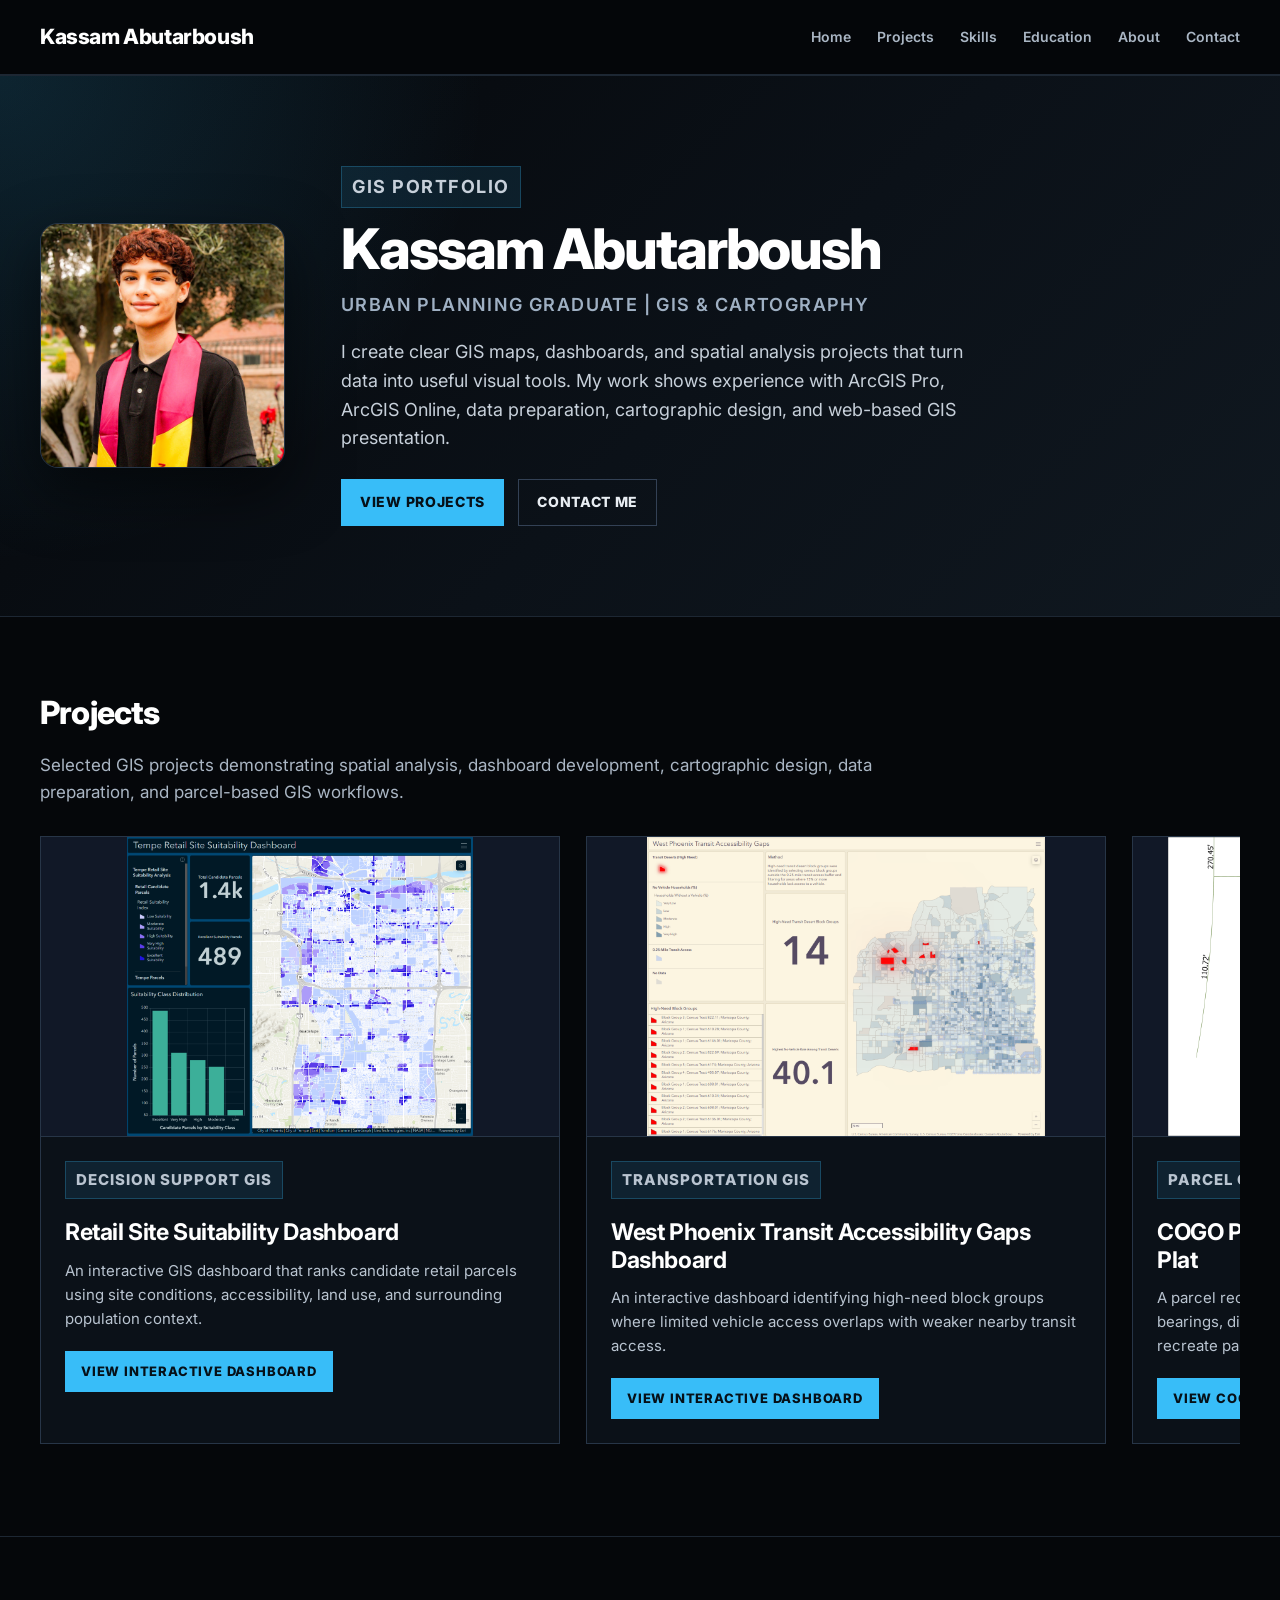
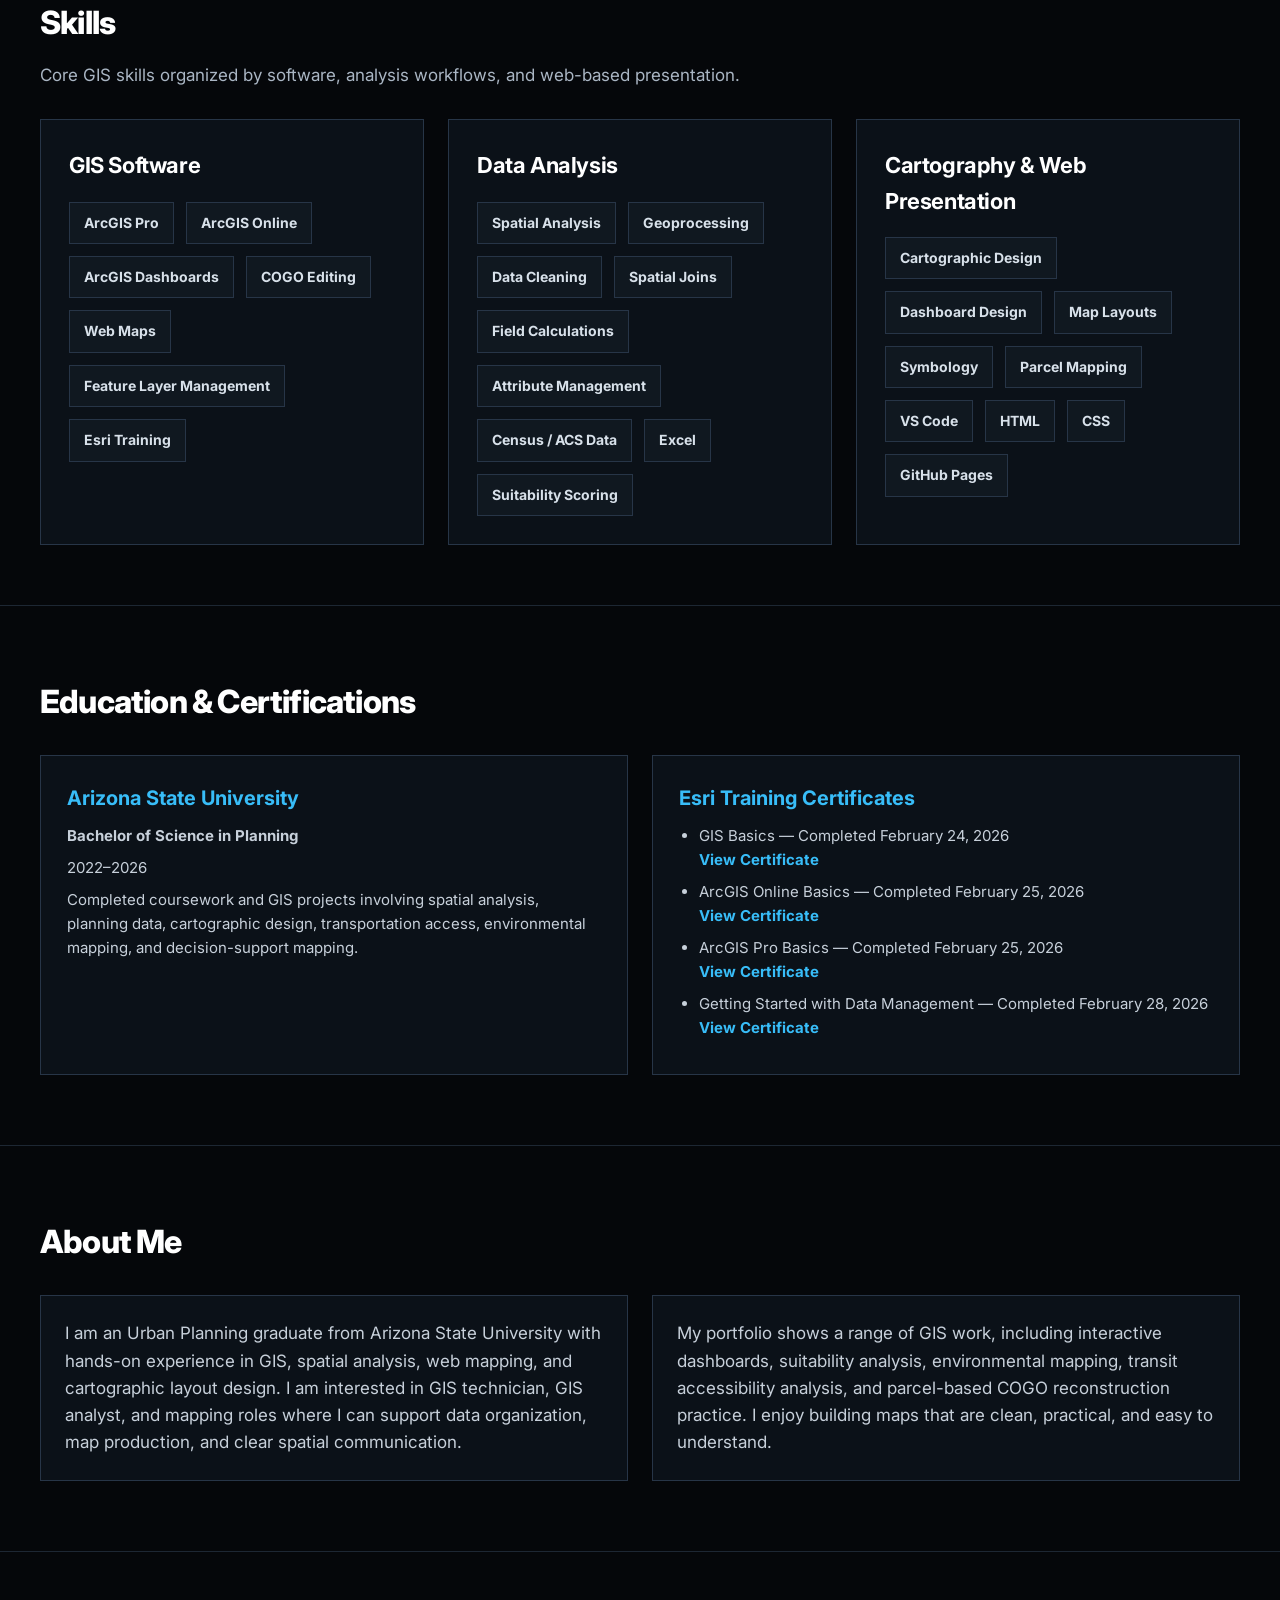
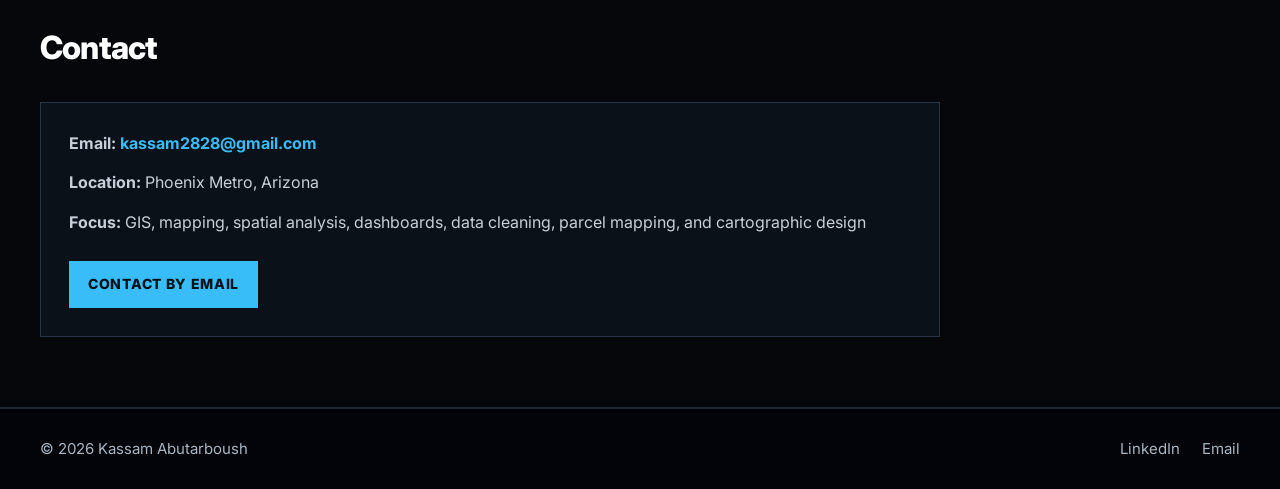
==== commit 57caaeb6: "Add files via upload" ====
--- a/index.html
+++ b/index.html
@@ -141,23 +141,58 @@
       <section id="skills">
         <h2>Skills</h2>
 
-        <div class="skills-list">
-          <span>ArcGIS Pro</span>
-          <span>ArcGIS Online</span>
-          <span>ArcGIS Dashboards</span>
-          <span>Web Maps</span>
-          <span>Cartographic Design</span>
-          <span>Spatial Analysis</span>
-          <span>Geoprocessing</span>
-          <span>Data Cleaning</span>
-          <span>Spatial Joins</span>
-          <span>Field Calculations</span>
-          <span>COGO Editing</span>
-          <span>Parcel Mapping</span>
-          <span>Census / ACS Data</span>
-          <span>Excel</span>
-          <span>HTML</span>
-          <span>CSS</span>
+        <p class="section-intro">
+          Core GIS skills organized by software, analysis workflows, and web-based presentation.
+        </p>
+
+        <div class="skills-grid">
+
+          <div class="skill-category-card">
+            <h3>GIS Software</h3>
+
+            <div class="skills-list">
+              <span>ArcGIS Pro</span>
+              <span>ArcGIS Online</span>
+              <span>ArcGIS Dashboards</span>
+              <span>COGO Editing</span>
+              <span>Web Maps</span>
+              <span>Feature Layer Management</span>
+              <span>Esri Training</span>
+            </div>
+          </div>
+
+          <div class="skill-category-card">
+            <h3>Data Analysis</h3>
+
+            <div class="skills-list">
+              <span>Spatial Analysis</span>
+              <span>Geoprocessing</span>
+              <span>Data Cleaning</span>
+              <span>Spatial Joins</span>
+              <span>Field Calculations</span>
+              <span>Attribute Management</span>
+              <span>Census / ACS Data</span>
+              <span>Excel</span>
+              <span>Suitability Scoring</span>
+            </div>
+          </div>
+
+          <div class="skill-category-card">
+            <h3>Cartography & Web Presentation</h3>
+
+            <div class="skills-list">
+              <span>Cartographic Design</span>
+              <span>Dashboard Design</span>
+              <span>Map Layouts</span>
+              <span>Symbology</span>
+              <span>Parcel Mapping</span>
+              <span>VS Code</span>
+              <span>HTML</span>
+              <span>CSS</span>
+              <span>GitHub Pages</span>
+            </div>
+          </div>
+
         </div>
       </section>
 
--- a/styles.css
+++ b/styles.css
@@ -10,16 +10,17 @@
 
 body {
   font-family: "Inter", "Segoe UI", Arial, Helvetica, sans-serif;
-  background-color: #f4f1ec;
-  color: #1f1f1f;
+  background-color: #05070a;
+  color: #e8edf2;
   line-height: 1.6;
+  overflow-x: hidden;
 }
 
 .page-wrapper {
   width: 100%;
-  max-width: 1200px;
+  max-width: 1680px;
   margin: 0 auto;
-  background-color: #fffdf9;
+  background-color: #05070a;
 }
 
 /* Header */
@@ -27,133 +28,172 @@
   display: flex;
   justify-content: space-between;
   align-items: center;
-  padding: 22px 50px;
-  border-bottom: 1px solid #ddd2c4;
-  background-color: #fffdf9;
+
+  width: 100vw;
+  margin-left: calc(50% - 50vw);
+  margin-right: calc(50% - 50vw);
+
+  padding: 20px max(40px, calc((100vw - 1680px) / 2 + 40px));
+
+  border-bottom: 1px solid #1d2733;
+  background-color: rgba(5, 7, 10, 0.94);
   position: sticky;
   top: 0;
   z-index: 10;
+  backdrop-filter: blur(12px);
 }
 
 .logo {
-  font-size: 24px;
-  font-weight: 800;
-  letter-spacing: 0.3px;
+  font-size: 21px;
+  font-weight: 800;
+  letter-spacing: -0.4px;
+  color: #ffffff;
 }
 
 nav a {
   text-decoration: none;
-  color: #1f1f1f;
+  color: #aab6c4;
   margin-left: 22px;
-  font-size: 15px;
-  font-weight: 500;
+  font-size: 14px;
+  font-weight: 600;
 }
 
 nav a:hover {
-  color: #8a5a2b;
+  color: #38bdf8;
 }
 
 /* Hero */
 .hero {
   display: flex;
   align-items: center;
-  gap: 55px;
-  padding: 85px 60px;
-  background: linear-gradient(135deg, #fffdf9, #efe6da);
-  border-bottom: 1px solid #ddd2c4;
+  gap: 56px;
+
+  width: 100vw;
+  margin-left: calc(50% - 50vw);
+  margin-right: calc(50% - 50vw);
+
+  padding: 90px max(40px, calc((100vw - 1680px) / 2 + 40px));
+
+  background:
+    radial-gradient(circle at top left, rgba(56, 189, 248, 0.16), transparent 35%),
+    linear-gradient(135deg, #05070a 0%, #0b1118 55%, #101820 100%);
+
+  border-top: 1px solid #1d2733;
+  border-bottom: 1px solid #1d2733;
 }
 
 .hero-image {
-  width: 260px;
-  height: 260px;
-  border-radius: 50%;
+  width: 245px;
+  height: 245px;
+  border-radius: 18px;
   object-fit: cover;
-  border: 8px solid #ffffff;
-  box-shadow: 0 12px 30px rgba(0, 0, 0, 0.18);
+  border: 1px solid #273547;
+  box-shadow: 0 22px 60px rgba(0, 0, 0, 0.55);
 }
 
 .eyebrow {
-  font-size: 15px;
+  display: inline-block;
+  font-size: 12px;
+  font-weight: 700;
+  color: #38bdf8;
+  background: rgba(56, 189, 248, 0.1);
+  border: 1px solid rgba(56, 189, 248, 0.25);
+  padding: 6px 10px;
+  margin-bottom: 12px;
+  text-transform: uppercase;
+  letter-spacing: 1.5px;
+}
+
+.hero-text h1 {
+  font-size: 56px;
+  line-height: 1.05;
+  margin-bottom: 12px;
+  font-weight: 800;
+  color: #ffffff;
+  letter-spacing: -2px;
+}
+
+.hero-text h2 {
+  font-size: 18px;
   font-weight: 600;
-  color: #6d4b2c;
-  margin-bottom: 6px;
-}
-
-.hero-text h1 {
-  font-size: 46px;
-  line-height: 1.1;
-  margin-bottom: 10px;
-  font-weight: 800;
-}
-
-.hero-text h2 {
-  font-size: 21px;
-  font-weight: 500;
-  color: #6d4b2c;
+  color: #9fb0c3;
   margin-bottom: 18px;
   text-transform: uppercase;
-  letter-spacing: 2px;
+  letter-spacing: 1.4px;
 }
 
 .hero-text p {
   font-size: 18px;
-  max-width: 620px;
-  color: #333;
+  max-width: 650px;
+  color: #c7d0da;
 }
 
 .hero-buttons {
   display: flex;
   gap: 14px;
-  margin-top: 22px;
+  margin-top: 26px;
   flex-wrap: wrap;
 }
 
 .hero-buttons a {
   display: inline-block;
   padding: 11px 18px;
-  border-radius: 999px;
-  font-size: 15px;
-  font-weight: 600;
+  border-radius: 0;
+  font-size: 14px;
+  font-weight: 800;
   text-decoration: none;
   transition: all 0.2s ease;
+  text-transform: uppercase;
+  letter-spacing: 0.7px;
 }
 
 .primary-button {
-  background-color: #1f1f1f;
-  color: #ffffff;
-  border: 1px solid #1f1f1f;
+  background-color: #38bdf8;
+  color: #061018;
+  border: 1px solid #38bdf8;
 }
 
 .primary-button:hover {
-  background-color: #8a5a2b;
-  border-color: #8a5a2b;
+  background-color: #ffffff;
+  border-color: #ffffff;
+  color: #05070a;
   transform: translateY(-2px);
 }
 
 .secondary-button {
   background-color: transparent;
-  color: #1f1f1f;
-  border: 1px solid #8a5a2b;
+  color: #e8edf2;
+  border: 1px solid #334155;
 }
 
 .secondary-button:hover {
-  background-color: #efe6da;
-  color: #6d4b2c;
+  background-color: #111827;
+  color: #ffffff;
+  border-color: #38bdf8;
   transform: translateY(-2px);
 }
 
 /* Sections */
 section {
-  padding: 60px 60px;
-  border-bottom: 1px solid #ddd2c4;
+  padding: 70px 40px;
+  border-bottom: 1px solid #1d2733;
 }
 
 section h2 {
-  font-size: 30px;
+  font-size: 32px;
   font-weight: 800;
   margin-bottom: 28px;
-  text-transform: uppercase;
-  letter-spacing: 1px;
+  text-transform: none;
+  letter-spacing: -0.8px;
+  color: #ffffff;
+}
+
+.section-intro {
+  max-width: 900px;
+  font-size: 17px;
+  color: #aab6c4;
+  margin-top: -14px;
+  margin-bottom: 30px;
 }
 
 /* About */
@@ -165,16 +205,44 @@
 }
 
 .about-content p {
-  background-color: #f8f4ee;
+  background-color: #0b1118;
+  color: #c7d0da;
   padding: 24px;
-  border-radius: 18px;
-  border: 1px solid #e0d5c7;
+  border-radius: 0;
+  border: 1px solid #273547;
 }
 
 /* Skills */
 #skills {
-  padding-top: 45px;
-  padding-bottom: 45px;
+  padding-top: 60px;
+  padding-bottom: 60px;
+}
+
+.skills-grid {
+  display: grid;
+  grid-template-columns: repeat(3, 1fr);
+  gap: 24px;
+}
+
+.skill-category-card {
+  background-color: #0b1118;
+  border: 1px solid #273547;
+  padding: 28px;
+  min-height: 260px;
+  transition: border-color 0.2s ease, background-color 0.2s ease, transform 0.2s ease;
+}
+
+.skill-category-card:hover {
+  border-color: #38bdf8;
+  background-color: #0e1722;
+  transform: translateY(-4px);
+}
+
+.skill-category-card h3 {
+  color: #ffffff;
+  font-size: 22px;
+  margin-bottom: 18px;
+  letter-spacing: -0.4px;
 }
 
 .skills-list {
@@ -184,18 +252,19 @@
 }
 
 .skills-list span {
-  background-color: #f8f4ee;
-  color: #1f1f1f;
-  border: 1px solid #e0d5c7;
-  border-radius: 999px;
+  background-color: #101820;
+  color: #d8e1ea;
+  border: 1px solid #273547;
+  border-radius: 0;
   padding: 9px 14px;
   font-size: 14px;
-  font-weight: 600;
+  font-weight: 700;
 }
 
 .skills-list span:hover {
-  background-color: #efe6da;
-  color: #6d4b2c;
+  background-color: #101820;
+  color: #38bdf8;
+  border-color: #38bdf8;
 }
 
 /* Education */
@@ -206,21 +275,22 @@
 }
 
 .education-card {
-  background-color: #f8f4ee;
+  background-color: #0b1118;
   padding: 26px;
-  border-radius: 18px;
-  border: 1px solid #e0d5c7;
+  border-radius: 0;
+  border: 1px solid #273547;
 }
 
 .education-card h3 {
   font-size: 20px;
   margin-bottom: 10px;
-  color: #6d4b2c;
+  color: #38bdf8;
 }
 
 .education-card p {
   margin-bottom: 8px;
   font-size: 15px;
+  color: #c7d0da;
 }
 
 .education-card ul {
@@ -230,86 +300,120 @@
 .education-card li {
   margin-bottom: 8px;
   font-size: 15px;
+  color: #c7d0da;
+}
+
+.education-card a {
+  color: #38bdf8;
+  font-weight: 700;
+  text-decoration: none;
+}
+
+.education-card a:hover {
+  text-decoration: underline;
 }
 
 /* Projects */
 .projects-grid {
   display: flex;
-  gap: 28px;
+  gap: 26px;
   overflow-x: auto;
   overflow-y: hidden;
   scroll-snap-type: x mandatory;
-  padding-bottom: 18px;
+  padding-bottom: 22px;
+  scrollbar-width: thin;
+  scrollbar-color: #38bdf8 #0b1118;
+}
+
+.projects-grid::-webkit-scrollbar {
+  height: 10px;
+}
+
+.projects-grid::-webkit-scrollbar-track {
+  background: #0b1118;
+  border: 1px solid #273547;
+}
+
+.projects-grid::-webkit-scrollbar-thumb {
+  background: #38bdf8;
 }
 
 .project-card {
-  flex: 0 0 340px;
+  flex: 0 0 520px;
   scroll-snap-align: start;
-}
-
-.project-card {
-  background-color: #ffffff;
-  border-radius: 22px;
+  background-color: #0b1118;
+  border-radius: 0;
   overflow: hidden;
-  border: 1px solid #e0d5c7;
-  box-shadow: 0 10px 25px rgba(0, 0, 0, 0.08);
-  transition: transform 0.25s ease, box-shadow 0.25s ease;
+  border: 1px solid #273547;
+  box-shadow: none;
+  transition: transform 0.2s ease, border-color 0.2s ease, background 0.2s ease, box-shadow 0.2s ease;
 }
 
 .project-card:hover {
-  transform: translateY(-6px);
-  box-shadow: 0 16px 35px rgba(0, 0, 0, 0.13);
+  transform: translateY(-5px);
+  border-color: #38bdf8;
+  background-color: #0e1722;
+  box-shadow: 0 20px 55px rgba(0, 0, 0, 0.35);
 }
 
 .project-card img {
   width: 100%;
-  height: 260px;
+  height: 300px;
   object-fit: contain;
-  background-color: #f8f4ee;
+  background-color: #111827;
   display: block;
-  padding: 10px;
+  padding: 0;
+  border-bottom: 1px solid #273547;
 }
 
 .project-card-content {
-  padding: 22px;
+  padding: 24px;
 }
 
 .project-label {
   display: inline-block;
-  font-size: 13px;
-  font-weight: 700;
-  color: #6d4b2c;
-  background-color: #f4f1ec;
+  font-size: 12px;
+  font-weight: 800;
+  color: #38bdf8;
+  background-color: rgba(56, 189, 248, 0.1);
+  border: 1px solid rgba(56, 189, 248, 0.25);
   padding: 6px 10px;
-  border-radius: 999px;
+  border-radius: 0;
+  margin-bottom: 14px;
+  text-transform: uppercase;
+  letter-spacing: 1px;
+}
+
+.project-card h3 {
+  font-size: 23px;
+  line-height: 1.2;
   margin-bottom: 12px;
-}
-
-.project-card h3 {
-  font-size: 21px;
-  line-height: 1.25;
-  margin-bottom: 10px;
+  color: #ffffff;
+  letter-spacing: -0.4px;
 }
 
 .project-card p {
   font-size: 15px;
-  margin-bottom: 18px;
-  color: #444;
+  margin-bottom: 20px;
+  color: #b9c4d0;
 }
 
 .project-card a {
   display: inline-block;
-  color: #fff;
-  background-color: #1f1f1f;
+  color: #061018;
+  background-color: #38bdf8;
   padding: 10px 16px;
-  border-radius: 999px;
-  font-size: 14px;
-  font-weight: 700;
+  border-radius: 0;
+  font-size: 13px;
+  font-weight: 800;
   text-decoration: none;
+  text-transform: uppercase;
+  letter-spacing: 0.8px;
 }
 
 .project-card a:hover {
-  background-color: #8a5a2b;
+  background-color: #ffffff;
+  color: #05070a;
 }
 
 /* Contact */
@@ -324,20 +428,21 @@
 }
 
 .contact-info {
-  max-width: 760px;
-  background-color: #f8f4ee;
+  max-width: 900px;
+  background-color: #0b1118;
   padding: 28px;
-  border-radius: 18px;
-  border: 1px solid #e0d5c7;
+  border-radius: 0;
+  border: 1px solid #273547;
 }
 
 .contact-info p {
   margin-bottom: 14px;
   font-size: 16px;
+  color: #c7d0da;
 }
 
 .contact-info p a {
-  color: #6d4b2c;
+  color: #38bdf8;
   font-weight: 700;
   text-decoration: none;
 }
@@ -349,76 +454,85 @@
 .contact-button {
   display: inline-block;
   margin-top: 12px;
-  background-color: #1f1f1f;
-  color: #ffffff;
-  border: 1px solid #1f1f1f;
+  background-color: #38bdf8;
+  color: #061018;
+  border: 1px solid #38bdf8;
   padding: 11px 18px;
-  border-radius: 999px;
-  font-size: 15px;
-  font-weight: 700;
+  border-radius: 0;
+  font-size: 14px;
+  font-weight: 800;
   text-decoration: none;
   transition: all 0.2s ease;
+  text-transform: uppercase;
+  letter-spacing: 0.7px;
 }
 
 .contact-button:hover {
-  background-color: #8a5a2b;
-  border-color: #8a5a2b;
+  background-color: #ffffff;
+  border-color: #ffffff;
+  color: #05070a;
   transform: translateY(-2px);
 }
 
 /* Project Pages */
 .project-hero {
-  padding: 75px 60px 45px;
-  background: linear-gradient(135deg, #fffdf9, #efe6da);
+  padding: 75px 40px 45px;
+  background:
+    radial-gradient(circle at top left, rgba(56, 189, 248, 0.16), transparent 35%),
+    linear-gradient(135deg, #05070a, #101820);
+  border-bottom: 1px solid #1d2733;
 }
 
 .project-hero h1 {
-  font-size: 46px;
-  line-height: 1.1;
-  margin-bottom: 10px;
-  font-weight: 800;
+  font-size: 50px;
+  line-height: 1.05;
+  margin-bottom: 12px;
+  font-weight: 800;
+  color: #ffffff;
+  letter-spacing: -1.5px;
 }
 
 .project-hero h2 {
-  font-size: 21px;
-  font-weight: 500;
-  color: #6d4b2c;
+  font-size: 18px;
+  font-weight: 600;
+  color: #9fb0c3;
   margin-bottom: 18px;
   text-transform: uppercase;
-  letter-spacing: 2px;
+  letter-spacing: 1.4px;
 }
 
 .project-hero p {
-  max-width: 760px;
+  max-width: 900px;
   font-size: 18px;
-  color: #333;
+  color: #c7d0da;
 }
 
 /* Dashboard Embed */
 .dashboard-section {
-  padding: 40px 60px;
+  padding: 40px;
 }
 
 .dashboard-section h2 {
   font-size: 28px;
   margin-bottom: 14px;
+  color: #ffffff;
 }
 
 .dashboard-section p {
-  max-width: 760px;
+  max-width: 900px;
   font-size: 16px;
-  color: #333;
+  color: #c7d0da;
   margin-bottom: 22px;
 }
 
 .dashboard-embed {
   width: 100%;
   height: 720px;
-  border-radius: 22px;
+  border-radius: 0;
   overflow: hidden;
-  border: 1px solid #e0d5c7;
-  box-shadow: 0 12px 30px rgba(0, 0, 0, 0.12);
-  background-color: #f8f4ee;
+  border: 1px solid #273547;
+  box-shadow: 0 20px 55px rgba(0, 0, 0, 0.35);
+  background-color: #0b1118;
 }
 
 .dashboard-embed iframe {
@@ -428,14 +542,14 @@
 }
 
 .project-image-section {
-  padding: 40px 60px;
+  padding: 40px;
 }
 
 .full-project-image {
   width: 100%;
-  border-radius: 22px;
-  border: 1px solid #e0d5c7;
-  box-shadow: 0 12px 30px rgba(0, 0, 0, 0.12);
+  border-radius: 0;
+  border: 1px solid #273547;
+  box-shadow: 0 20px 55px rgba(0, 0, 0, 0.35);
   display: block;
 }
 
@@ -443,26 +557,27 @@
   display: grid;
   grid-template-columns: 1fr 1fr;
   gap: 24px;
-  padding: 40px 60px 60px;
+  padding: 40px 40px 64px;
 }
 
 .detail-card {
-  background-color: #f8f4ee;
+  background-color: #0b1118;
   padding: 26px;
-  border-radius: 18px;
-  border: 1px solid #e0d5c7;
+  border-radius: 0;
+  border: 1px solid #273547;
 }
 
 .detail-card h2 {
   font-size: 22px;
   margin-bottom: 14px;
   text-transform: none;
-  letter-spacing: 0;
+  letter-spacing: -0.3px;
+  color: #ffffff;
 }
 
 .detail-card p {
   font-size: 15px;
-  color: #333;
+  color: #c7d0da;
 }
 
 .detail-card ul {
@@ -472,6 +587,7 @@
 .detail-card li {
   margin-bottom: 8px;
   font-size: 15px;
+  color: #c7d0da;
 }
 
 .mini-skills-list {
@@ -481,13 +597,13 @@
 }
 
 .mini-skills-list span {
-  background-color: #fffdf9;
-  color: #1f1f1f;
-  border: 1px solid #e0d5c7;
-  border-radius: 999px;
+  background-color: #101820;
+  color: #d8e1ea;
+  border: 1px solid #273547;
+  border-radius: 0;
   padding: 8px 12px;
   font-size: 13px;
-  font-weight: 600;
+  font-weight: 700;
 }
 
 .back-link {
@@ -496,17 +612,20 @@
 
 .back-link a {
   display: inline-block;
-  color: #ffffff;
-  background-color: #1f1f1f;
+  color: #061018;
+  background-color: #38bdf8;
   padding: 11px 18px;
-  border-radius: 999px;
-  font-size: 15px;
-  font-weight: 700;
+  border-radius: 0;
+  font-size: 14px;
+  font-weight: 800;
   text-decoration: none;
+  text-transform: uppercase;
+  letter-spacing: 0.7px;
 }
 
 .back-link a:hover {
-  background-color: #8a5a2b;
+  background-color: #ffffff;
+  color: #05070a;
 }
 
 /* Footer */
@@ -514,21 +633,27 @@
   display: flex;
   justify-content: space-between;
   align-items: center;
-  padding: 26px 50px;
-  font-size: 16px;
-  background-color: #1f1f1f;
-  color: white;
+
+  width: 100vw;
+  margin-left: calc(50% - 50vw);
+  margin-right: calc(50% - 50vw);
+
+  padding: 28px max(40px, calc((100vw - 1680px) / 2 + 40px));
+  font-size: 15px;
+  background-color: #020409;
+  color: #aab6c4;
+  border-top: 1px solid #1d2733;
 }
 
 .social-links a {
-  color: white;
+  color: #aab6c4;
   text-decoration: none;
   margin-left: 18px;
   font-size: 15px;
 }
 
 .social-links a:hover {
-  color: #d8b98c;
+  color: #38bdf8;
 }
 
 /* Mobile */
@@ -559,12 +684,17 @@
     height: 220px;
   }
 
+  .eyebrow {
+    margin-left: auto;
+    margin-right: auto;
+  }
+
   .hero-text h1 {
-    font-size: 36px;
+    font-size: 38px;
   }
 
   .hero-text h2 {
-    font-size: 16px;
+    font-size: 15px;
   }
 
   .hero-buttons {
@@ -574,19 +704,23 @@
   .about-content,
   .education-grid,
   .contact-content,
-  .project-details {
+  .project-details,
+  .skills-grid {
     grid-template-columns: 1fr;
   }
 
-  .projects-grid {
-    display: flex;
-    overflow-x: auto;
+  .project-card {
+    flex: 0 0 82vw;
   }
 
   section {
     padding: 45px 25px;
   }
 
+  .skill-category-card {
+    min-height: auto;
+  }
+
   .project-card img {
     height: 240px;
   }
@@ -600,7 +734,7 @@
   }
 
   .project-hero h2 {
-    font-size: 16px;
+    font-size: 15px;
   }
 
   .dashboard-section {
@@ -629,12 +763,4 @@
   .social-links a {
     margin: 0 8px;
   }
-  }
-
-  .section-intro {
-  max-width: 820px;
-  font-size: 17px;
-  color: #444;
-  margin-top: -14px;
-  margin-bottom: 28px;
 }
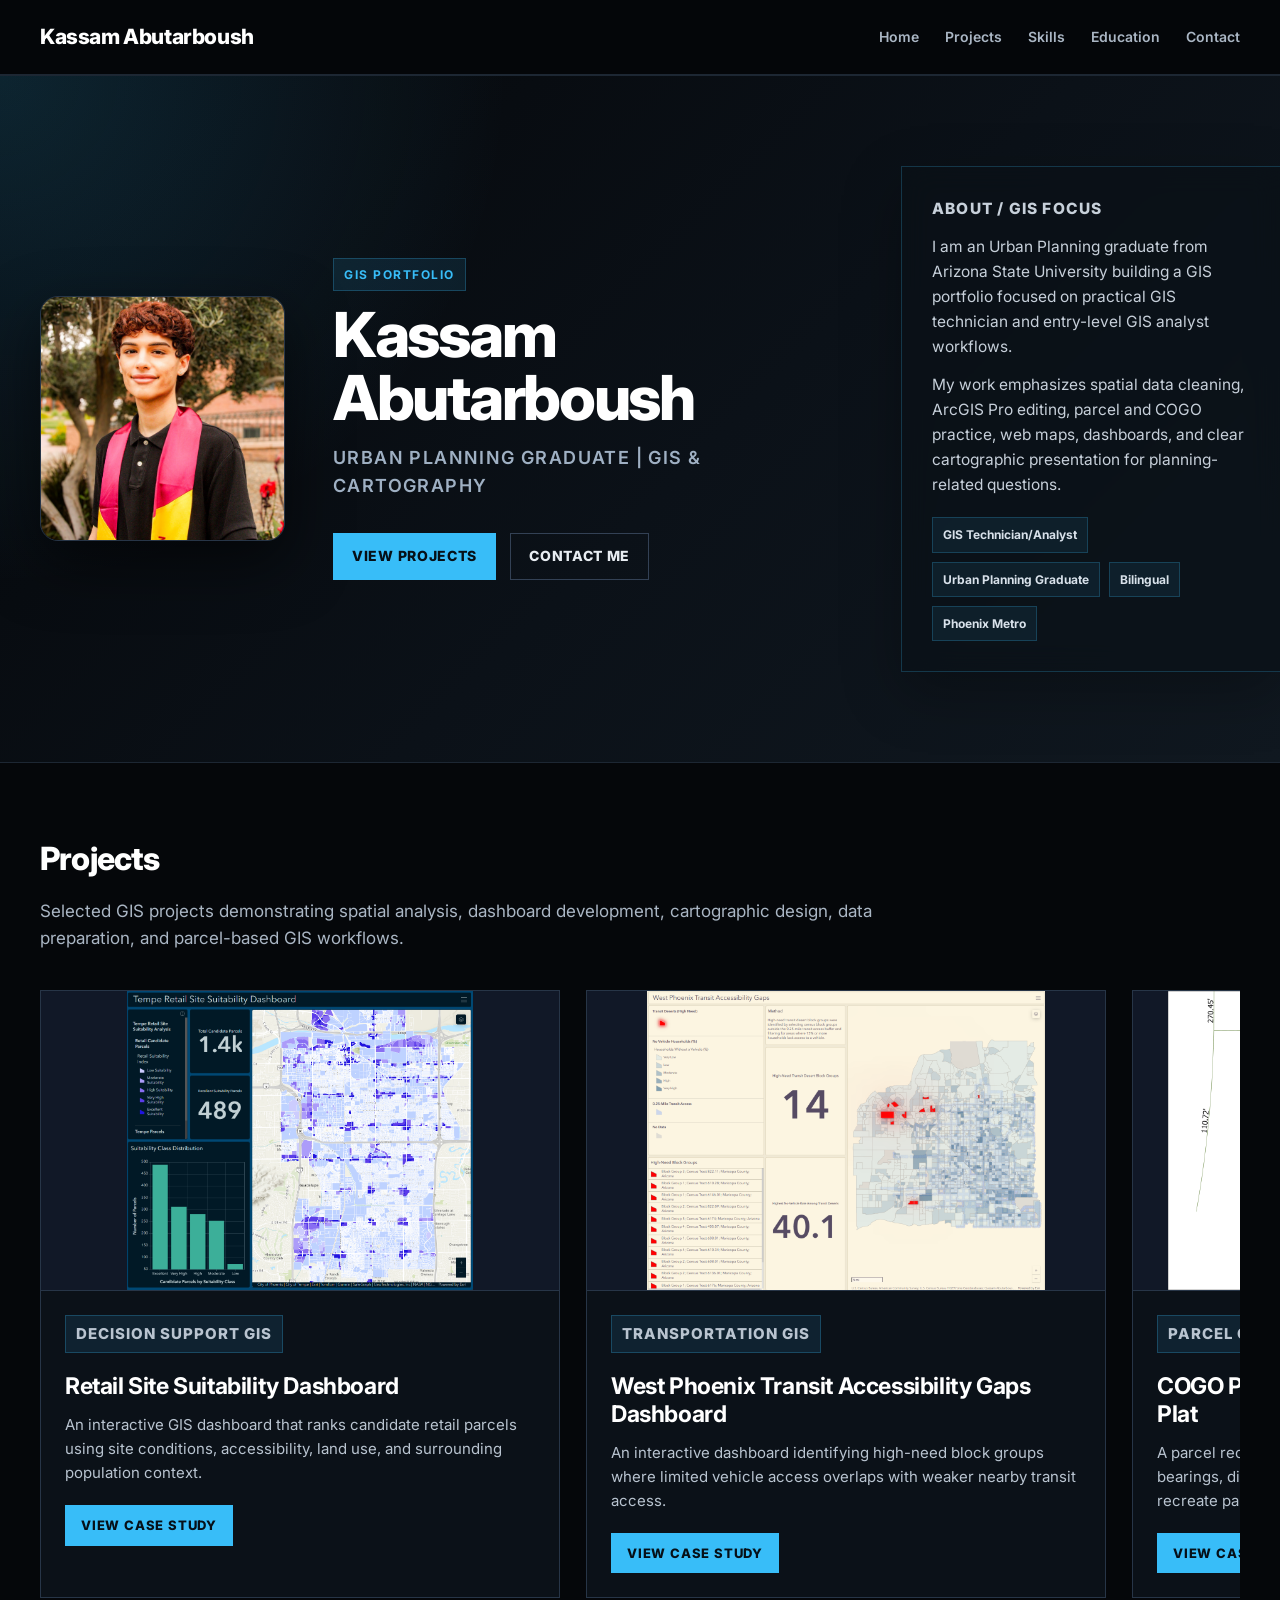
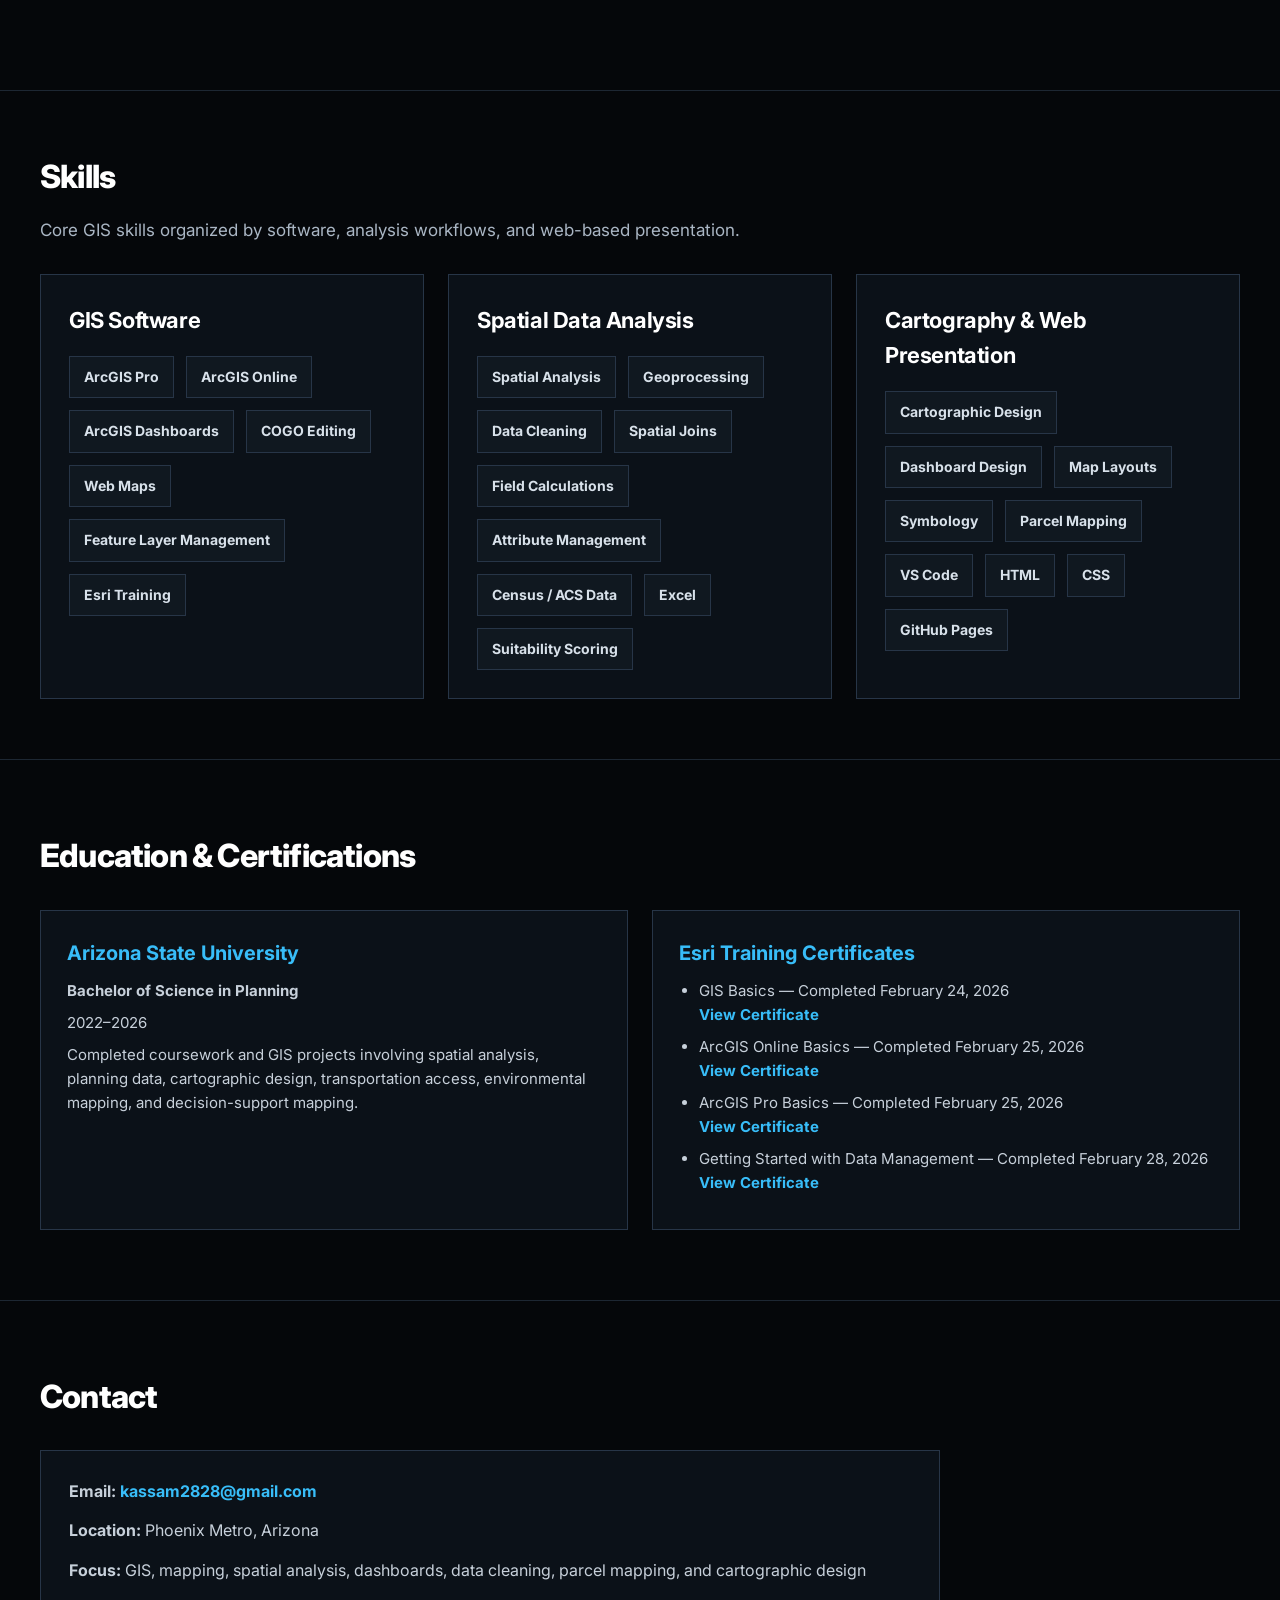
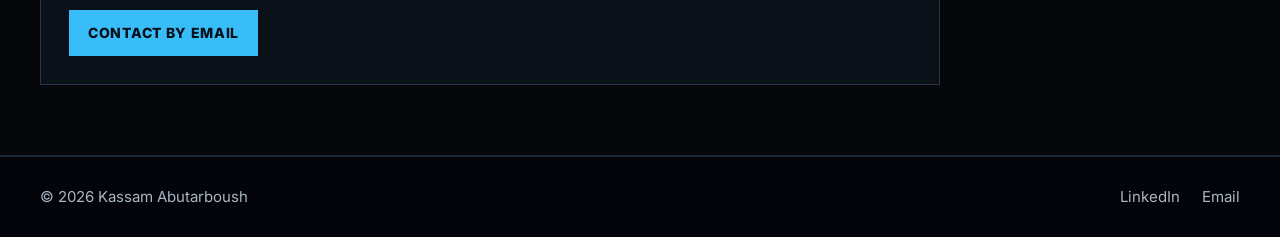
==== commit 37427314: "Add files via upload" ====
--- a/index.html
+++ b/index.html
@@ -22,7 +22,6 @@
         <a href="#projects">Projects</a>
         <a href="#skills">Skills</a>
         <a href="#education">Education</a>
-        <a href="#about">About</a>
         <a href="#contact">Contact</a>
       </nav>
     </header>
@@ -39,14 +38,30 @@
 
           <h2>Urban Planning Graduate | GIS & Cartography</h2>
 
-          <p>
-            I create clear GIS maps, dashboards, and spatial analysis projects that turn data into useful visual tools.
-            My work shows experience with ArcGIS Pro, ArcGIS Online, data preparation, cartographic design, and web-based GIS presentation.
-          </p>
-
           <div class="hero-buttons">
             <a href="#projects" class="primary-button">View Projects</a>
             <a href="#contact" class="secondary-button">Contact Me</a>
+          </div>
+        </div>
+
+        <div class="hero-about-card">
+          <p class="about-card-label">About / GIS Focus</p>
+
+          <p>
+            I am an Urban Planning graduate from Arizona State University building a GIS portfolio focused on practical
+            GIS technician and entry-level GIS analyst workflows.
+          </p>
+
+          <p>
+            My work emphasizes spatial data cleaning, ArcGIS Pro editing, parcel and COGO practice, web maps,
+            dashboards, and clear cartographic presentation for planning-related questions.
+          </p>
+
+          <div class="about-card-tags">
+            <span>GIS Technician/Analyst</span>
+            <span>Urban Planning Graduate</span>
+            <span>Bilingual</span>
+            <span>Phoenix Metro</span>
           </div>
         </div>
       </section>
@@ -74,8 +89,8 @@
                 accessibility, land use, and surrounding population context.
               </p>
 
-              <a href="https://asu.maps.arcgis.com/apps/dashboards/18f94254f9fd4062b1213cba42b58803" target="_blank" rel="noopener noreferrer">
-                View Interactive Dashboard
+              <a href="retail_site_suitability.html">
+                View Case Study
               </a>
             </div>
           </article>
@@ -93,8 +108,8 @@
                 overlaps with weaker nearby transit access.
               </p>
 
-              <a href="https://asu.maps.arcgis.com/apps/dashboards/a3f717a446064620bc770a56c51ed914" target="_blank" rel="noopener noreferrer">
-                View Interactive Dashboard
+              <a href="west_phoenix_transit_access.html">
+                View Case Study
               </a>
             </div>
           </article>
@@ -112,8 +127,8 @@
                 parcel labels, and ArcGIS Pro editing tools to recreate parcels 311–313.
               </p>
 
-              <a href="COGO_Parcel_Reconstruction_311_313.jpg" target="_blank" rel="noopener noreferrer">
-                View COGO Layout
+              <a href="cogo_parcel_reconstruction.html">
+                View Case Study
               </a>
             </div>
           </article>
@@ -131,7 +146,7 @@
                 mapped indicators and a clean final map design.
               </p>
 
-              <a href="heat_vulnerability_index.html">View Map Layout</a>
+              <a href="heat_vulnerability_index.html">View Case Study</a>
             </div>
           </article>
 
@@ -162,7 +177,7 @@
           </div>
 
           <div class="skill-category-card">
-            <h3>Data Analysis</h3>
+            <h3>Spatial Data Analysis</h3>
 
             <div class="skills-list">
               <span>Spatial Analysis</span>
@@ -244,24 +259,6 @@
         </div>
       </section>
 
-      <section id="about">
-        <h2>About Me</h2>
-
-        <div class="about-content">
-          <p>
-            I am an Urban Planning graduate from Arizona State University with hands-on experience in GIS,
-            spatial analysis, web mapping, and cartographic layout design. I am interested in GIS technician,
-            GIS analyst, and mapping roles where I can support data organization, map production, and clear spatial communication.
-          </p>
-
-          <p>
-            My portfolio shows a range of GIS work, including interactive dashboards, suitability analysis,
-            environmental mapping, transit accessibility analysis, and parcel-based COGO reconstruction practice.
-            I enjoy building maps that are clean, practical, and easy to understand.
-          </p>
-        </div>
-      </section>
-
       <section id="contact">
         <h2>Contact</h2>
 
--- a/styles.css
+++ b/styles.css
@@ -64,9 +64,10 @@
 
 /* Hero */
 .hero {
-  display: flex;
+  display: grid;
+  grid-template-columns: 245px minmax(520px, 760px) minmax(380px, 520px);
   align-items: center;
-  gap: 56px;
+  gap: 48px;
 
   width: 100vw;
   margin-left: calc(50% - 50vw);
@@ -105,33 +106,27 @@
 }
 
 .hero-text h1 {
-  font-size: 56px;
-  line-height: 1.05;
-  margin-bottom: 12px;
-  font-weight: 800;
-  color: #ffffff;
-  letter-spacing: -2px;
+  font-size: 62px;
+  line-height: 1.02;
+  margin-bottom: 14px;
+  font-weight: 800;
+  color: #ffffff;
+  letter-spacing: -2.3px;
 }
 
 .hero-text h2 {
   font-size: 18px;
   font-weight: 600;
   color: #9fb0c3;
-  margin-bottom: 18px;
+  margin-bottom: 0;
   text-transform: uppercase;
   letter-spacing: 1.4px;
-}
-
-.hero-text p {
-  font-size: 18px;
-  max-width: 650px;
-  color: #c7d0da;
 }
 
 .hero-buttons {
   display: flex;
   gap: 14px;
-  margin-top: 26px;
+  margin-top: 32px;
   flex-wrap: wrap;
 }
 
@@ -171,6 +166,50 @@
   color: #ffffff;
   border-color: #38bdf8;
   transform: translateY(-2px);
+}
+
+/* Hero About Card */
+.hero-about-card {
+  align-self: stretch;
+  display: flex;
+  flex-direction: column;
+  justify-content: center;
+  background: rgba(11, 17, 24, 0.62);
+  border: 1px solid rgba(56, 189, 248, 0.22);
+  box-shadow: 0 20px 55px rgba(0, 0, 0, 0.28);
+  backdrop-filter: blur(14px);
+  padding: 30px;
+}
+
+.about-card-label {
+  color: #38bdf8;
+  font-size: 12px;
+  font-weight: 800;
+  text-transform: uppercase;
+  letter-spacing: 1.2px;
+  margin-bottom: 14px;
+}
+
+.hero-about-card p {
+  color: #c7d0da;
+  font-size: 15.5px;
+  margin-bottom: 14px;
+}
+
+.about-card-tags {
+  display: flex;
+  flex-wrap: wrap;
+  gap: 9px;
+  margin-top: 6px;
+}
+
+.about-card-tags span {
+  background-color: rgba(56, 189, 248, 0.08);
+  color: #d8e1ea;
+  border: 1px solid rgba(56, 189, 248, 0.22);
+  padding: 7px 10px;
+  font-size: 12px;
+  font-weight: 700;
 }
 
 /* Sections */
@@ -194,22 +233,6 @@
   color: #aab6c4;
   margin-top: -14px;
   margin-bottom: 30px;
-}
-
-/* About */
-.about-content {
-  display: grid;
-  grid-template-columns: 1fr 1fr;
-  gap: 24px;
-  font-size: 17px;
-}
-
-.about-content p {
-  background-color: #0b1118;
-  color: #c7d0da;
-  padding: 24px;
-  border-radius: 0;
-  border: 1px solid #273547;
 }
 
 /* Skills */
@@ -320,6 +343,7 @@
   overflow-x: auto;
   overflow-y: hidden;
   scroll-snap-type: x mandatory;
+  padding-top: 8px;
   padding-bottom: 22px;
   scrollbar-width: thin;
   scrollbar-color: #38bdf8 #0b1118;
@@ -350,10 +374,10 @@
 }
 
 .project-card:hover {
-  transform: translateY(-5px);
+  transform: translateY(-4px);
   border-color: #38bdf8;
   background-color: #0e1722;
-  box-shadow: 0 20px 55px rgba(0, 0, 0, 0.35);
+  box-shadow: 0 16px 40px rgba(56, 189, 248, 0.12);
 }
 
 .project-card img {
@@ -656,7 +680,94 @@
   color: #38bdf8;
 }
 
+/* COGO Case Study Comparison */
+.cogo-comparison-section {
+  padding: 60px 40px;
+  border-bottom: 1px solid #1d2733;
+}
+
+.cogo-comparison-header {
+  max-width: 900px;
+  margin-bottom: 30px;
+}
+
+.cogo-comparison-header h2 {
+  font-size: 32px;
+  font-weight: 800;
+  margin-bottom: 12px;
+  color: #ffffff;
+  letter-spacing: -0.8px;
+}
+
+.cogo-comparison-header p {
+  color: #aab6c4;
+  font-size: 17px;
+  max-width: 850px;
+}
+
+.cogo-comparison-grid {
+  display: grid;
+  grid-template-columns: 1fr auto 1fr;
+  gap: 24px;
+  align-items: center;
+}
+
+.cogo-image-card {
+  background-color: #0b1118;
+  border: 1px solid #273547;
+  padding: 18px;
+  transition: border-color 0.2s ease, background-color 0.2s ease, transform 0.2s ease;
+}
+
+.cogo-image-card:hover {
+  border-color: #38bdf8;
+  background-color: #0e1722;
+  transform: translateY(-4px);
+}
+
+.cogo-image-card img {
+  width: 100%;
+  height: 460px;
+  object-fit: contain;
+  background-color: #05070a;
+  border: 1px solid #1d2733;
+  display: block;
+}
+
+.cogo-arrow {
+  display: flex;
+  flex-direction: column;
+  align-items: center;
+  color: #38bdf8;
+  min-width: 90px;
+}
+
+.cogo-arrow span {
+  font-size: 46px;
+  line-height: 1;
+  font-weight: 800;
+}
+
+.cogo-arrow p {
+  margin-top: 8px;
+  color: #aab6c4;
+  font-size: 12px;
+  text-transform: uppercase;
+  letter-spacing: 1px;
+  text-align: center;
+}
+
 /* Mobile */
+@media (max-width: 1200px) {
+  .hero {
+    grid-template-columns: 220px 1fr;
+  }
+
+  .hero-about-card {
+    grid-column: 1 / -1;
+  }
+}
+
 @media (max-width: 768px) {
   header {
     flex-direction: column;
@@ -674,7 +785,7 @@
   }
 
   .hero {
-    flex-direction: column;
+    grid-template-columns: 1fr;
     text-align: center;
     padding: 55px 25px;
   }
@@ -682,6 +793,7 @@
   .hero-image {
     width: 220px;
     height: 220px;
+    margin: 0 auto;
   }
 
   .eyebrow {
@@ -699,6 +811,11 @@
 
   .hero-buttons {
     justify-content: center;
+  }
+
+  .hero-about-card {
+    text-align: left;
+    padding: 22px;
   }
 
   .about-content,
@@ -753,6 +870,22 @@
     padding: 30px 25px 45px;
   }
 
+  .cogo-comparison-section {
+    padding: 45px 25px;
+  }
+
+  .cogo-comparison-grid {
+    grid-template-columns: 1fr;
+  }
+
+  .cogo-arrow span {
+    transform: rotate(90deg);
+  }
+
+  .cogo-image-card img {
+    height: 320px;
+  }
+
   footer {
     flex-direction: column;
     gap: 15px;
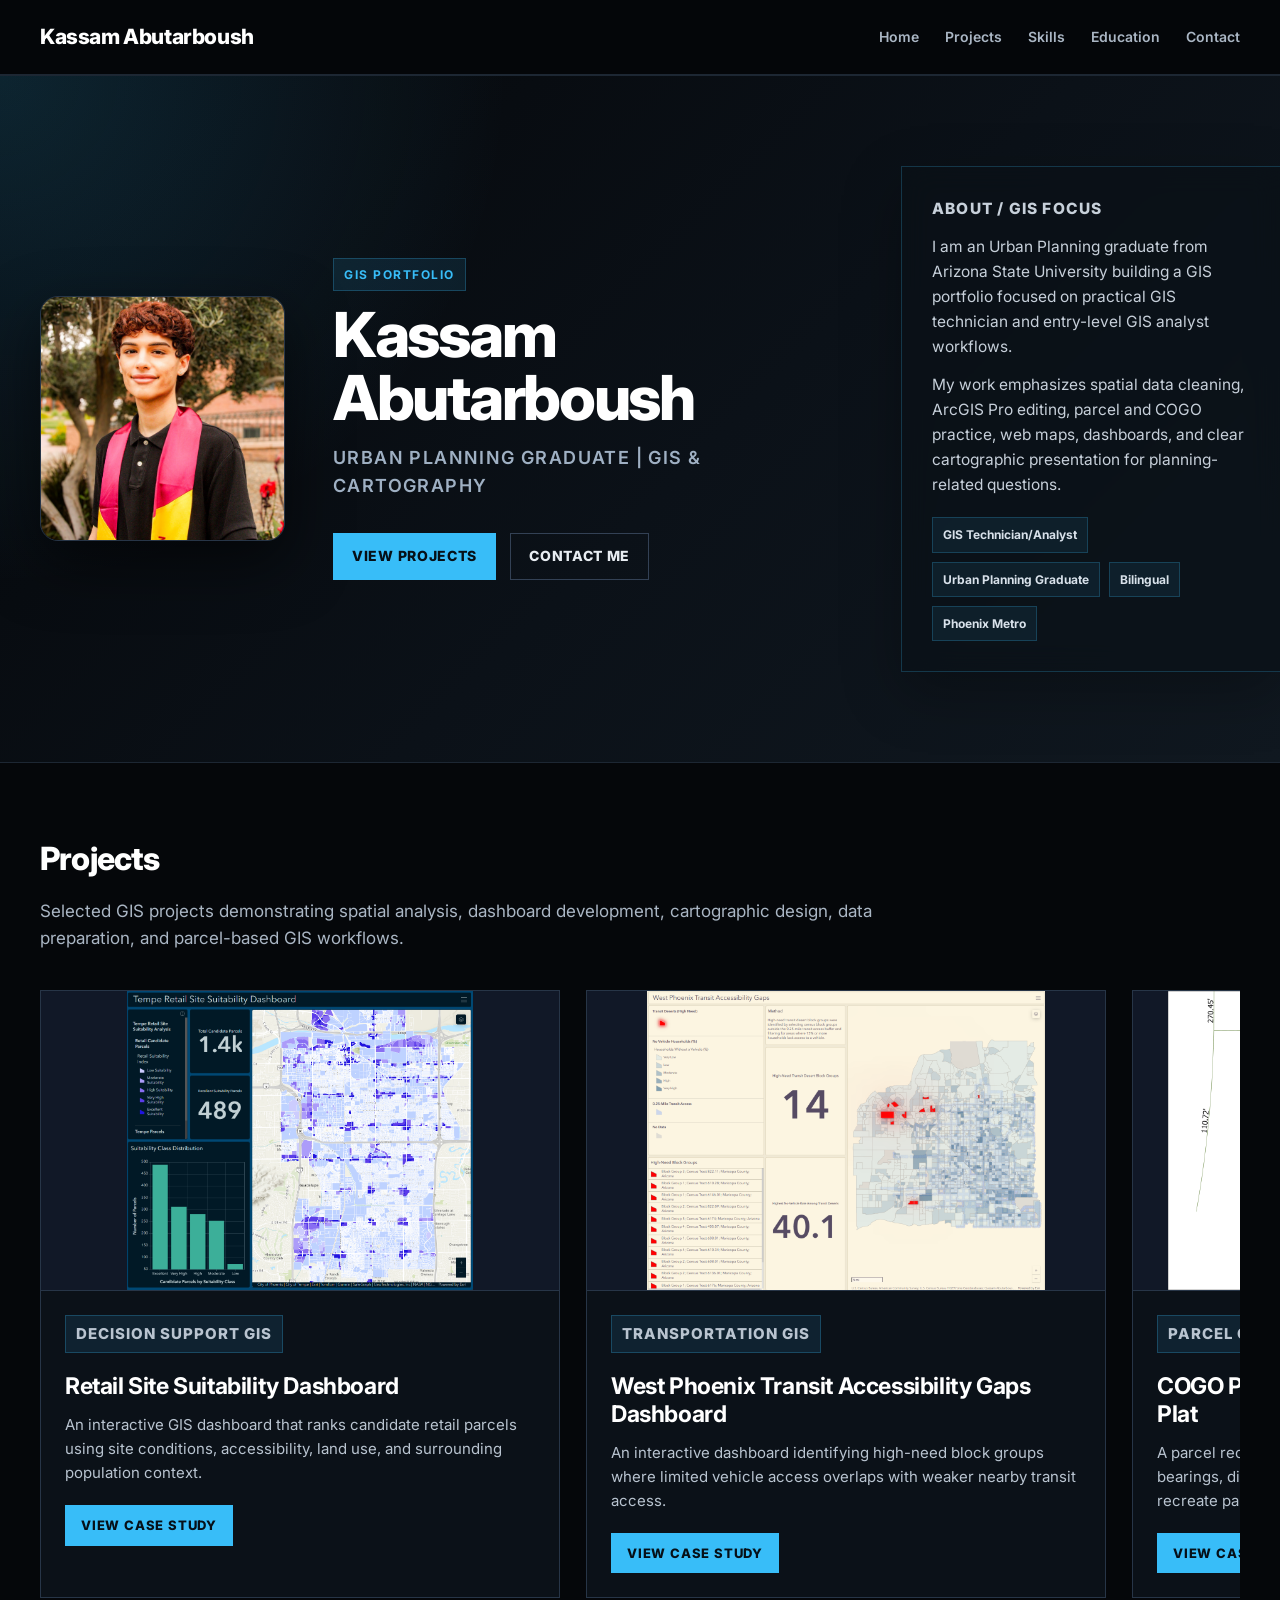
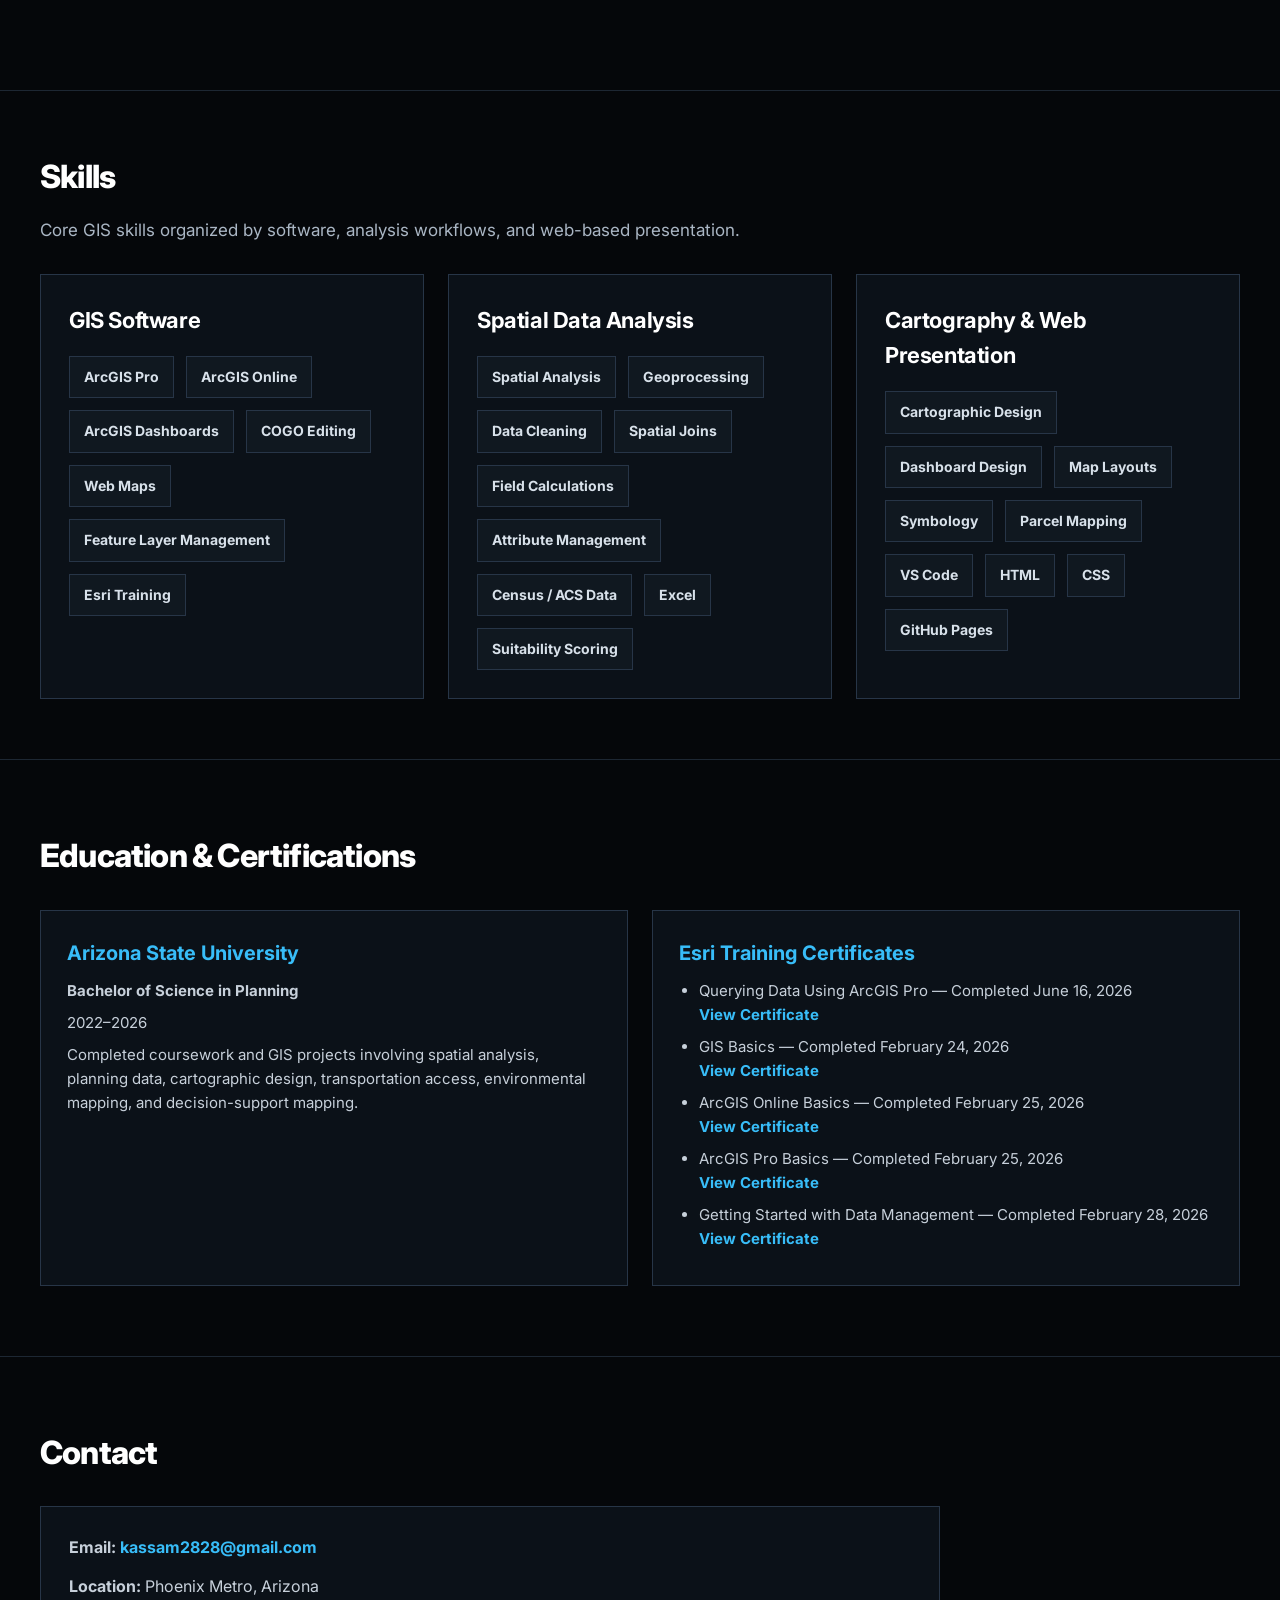
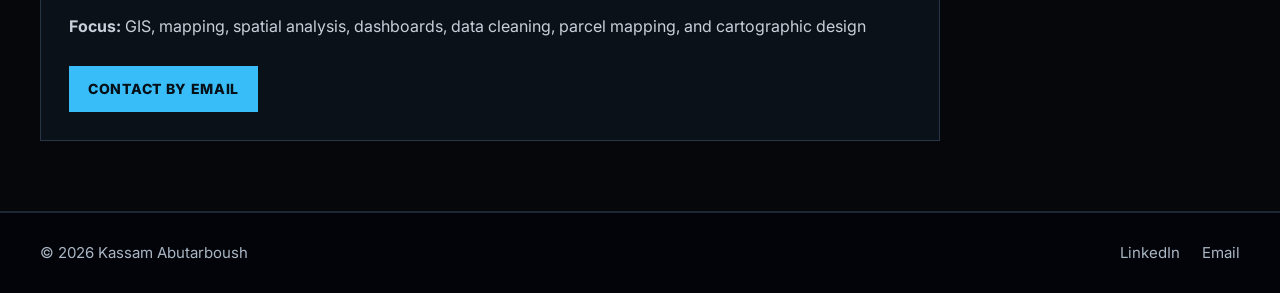
==== commit f4005328: "Add files via upload" ====
--- a/index.html
+++ b/index.html
@@ -230,6 +230,13 @@
             <h3>Esri Training Certificates</h3>
 
             <ul>
+              
+              <li>
+                Querying Data Using ArcGIS Pro — Completed June 16, 2026
+                <br>
+                <a href="Querying_Data_Certificate.pdf" target="_blank" rel="noopener noreferrer">View Certificate</a>
+              </li>
+
               <li>
                 GIS Basics — Completed February 24, 2026
                 <br>
@@ -253,6 +260,7 @@
                 <br>
                 <a href="Getting Started with Data Management_Certificate.pdf" target="_blank" rel="noopener noreferrer">View Certificate</a>
               </li>
+
             </ul>
           </div>
 
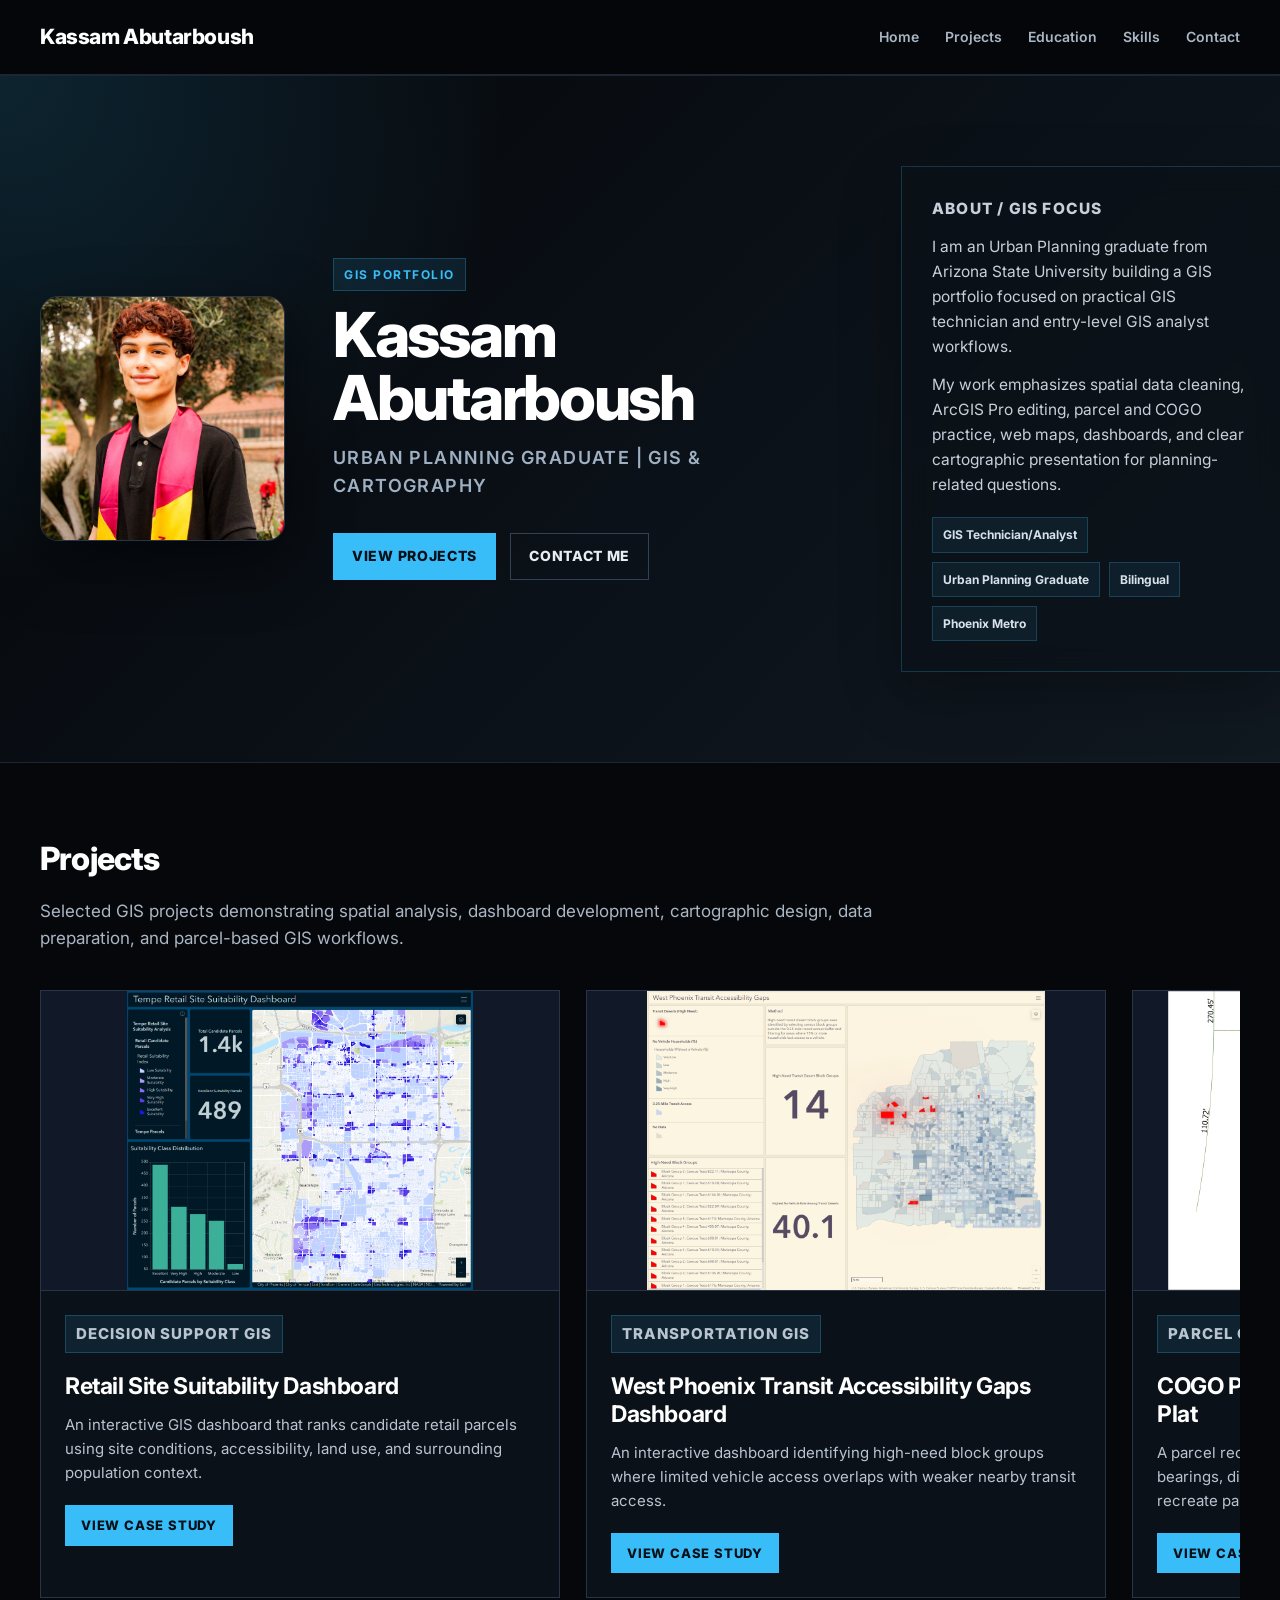
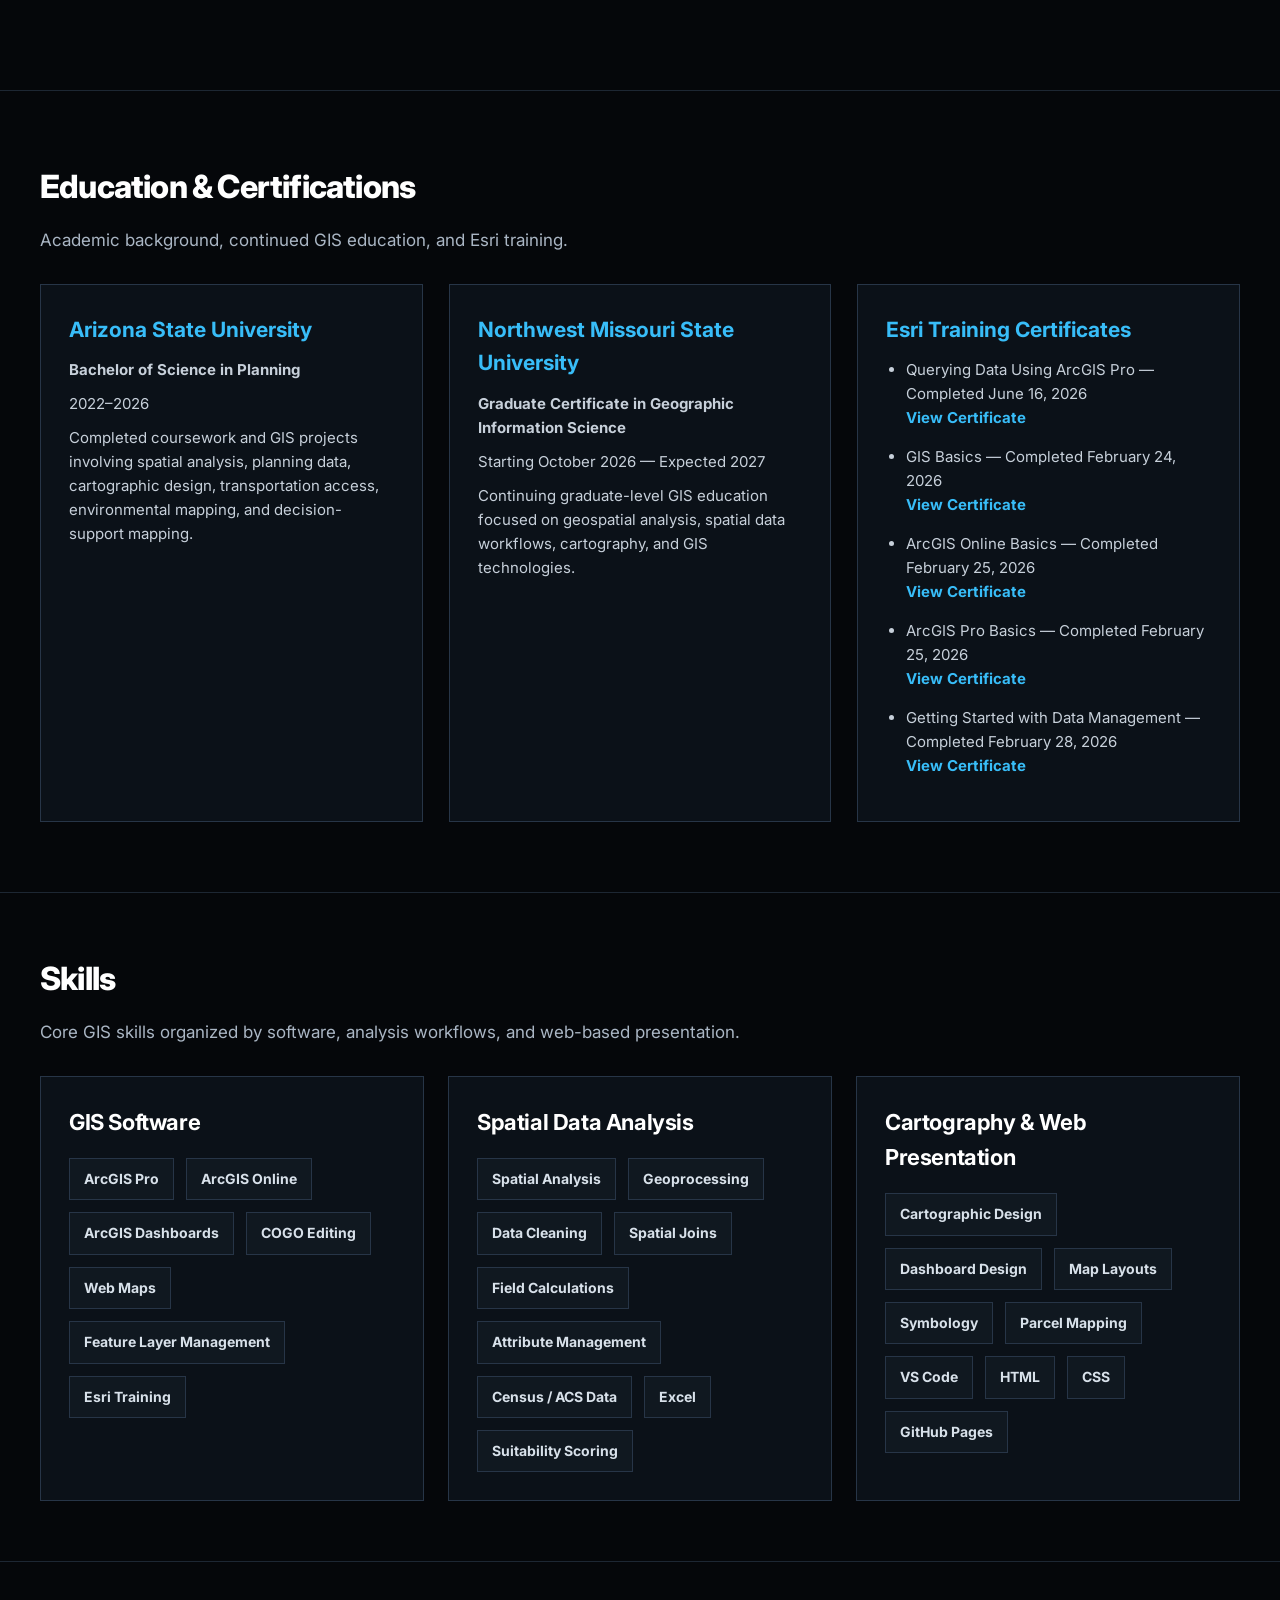
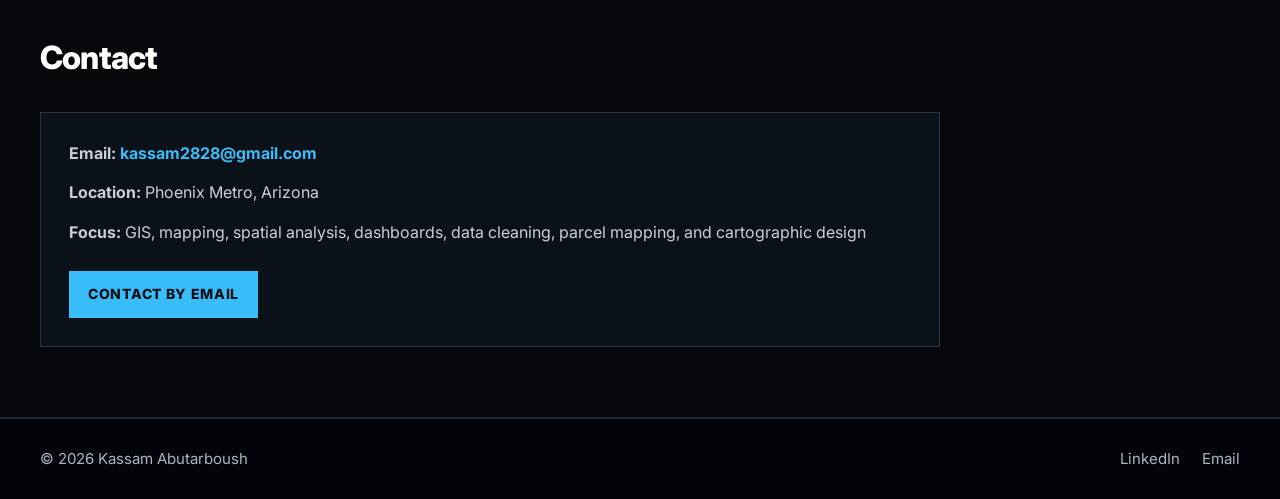
==== commit 7f38f4a5: "Add files via upload" ====
--- a/index.html
+++ b/index.html
@@ -20,8 +20,8 @@
       <nav>
         <a href="#home">Home</a>
         <a href="#projects">Projects</a>
+        <a href="#education">Education</a>
         <a href="#skills">Skills</a>
-        <a href="#education">Education</a>
         <a href="#contact">Contact</a>
       </nav>
     </header>
@@ -149,6 +149,92 @@
               <a href="heat_vulnerability_index.html">View Case Study</a>
             </div>
           </article>
+
+        </div>
+      </section>
+
+      <section id="education">
+        <h2>Education & Certifications</h2>
+
+        <p class="section-intro">
+          Academic background, continued GIS education, and Esri training.
+        </p>
+
+        <div class="education-grid">
+
+          <div class="education-card">
+            <h3>Arizona State University</h3>
+
+            <p><strong>Bachelor of Science in Planning</strong></p>
+
+            <p>2022–2026</p>
+
+            <p>
+              Completed coursework and GIS projects involving spatial analysis, planning data,
+              cartographic design, transportation access, environmental mapping, and decision-support mapping.
+            </p>
+          </div>
+
+          <div class="education-card">
+            <h3>Northwest Missouri State University</h3>
+
+            <p><strong>Graduate Certificate in Geographic Information Science</strong></p>
+
+            <p>Starting October 2026 — Expected 2027</p>
+
+            <p>
+              Continuing graduate-level GIS education focused on geospatial analysis,
+              spatial data workflows, cartography, and GIS technologies.
+            </p>
+          </div>
+
+          <div class="education-card">
+            <h3>Esri Training Certificates</h3>
+
+            <ul>
+
+              <li>
+                Querying Data Using ArcGIS Pro — Completed June 16, 2026
+                <br>
+                <a href="Querying_Data_Certificate.pdf" target="_blank" rel="noopener noreferrer">
+                  View Certificate
+                </a>
+              </li>
+
+              <li>
+                GIS Basics — Completed February 24, 2026
+                <br>
+                <a href="GIS Basics_Certificate.pdf" target="_blank" rel="noopener noreferrer">
+                  View Certificate
+                </a>
+              </li>
+
+              <li>
+                ArcGIS Online Basics — Completed February 25, 2026
+                <br>
+                <a href="ArcGIS Online Basics_Certificate.pdf" target="_blank" rel="noopener noreferrer">
+                  View Certificate
+                </a>
+              </li>
+
+              <li>
+                ArcGIS Pro Basics — Completed February 25, 2026
+                <br>
+                <a href="ArcGIS Pro Basics_Certificate.pdf" target="_blank" rel="noopener noreferrer">
+                  View Certificate
+                </a>
+              </li>
+
+              <li>
+                Getting Started with Data Management — Completed February 28, 2026
+                <br>
+                <a href="Getting Started with Data Management_Certificate.pdf" target="_blank" rel="noopener noreferrer">
+                  View Certificate
+                </a>
+              </li>
+
+            </ul>
+          </div>
 
         </div>
       </section>
@@ -211,73 +297,27 @@
         </div>
       </section>
 
-      <section id="education">
-        <h2>Education & Certifications</h2>
-
-        <div class="education-grid">
-
-          <div class="education-card">
-            <h3>Arizona State University</h3>
-            <p><strong>Bachelor of Science in Planning</strong></p>
-            <p>2022–2026</p>
-            <p>
-              Completed coursework and GIS projects involving spatial analysis, planning data,
-              cartographic design, transportation access, environmental mapping, and decision-support mapping.
-            </p>
-          </div>
-
-          <div class="education-card">
-            <h3>Esri Training Certificates</h3>
-
-            <ul>
-              
-              <li>
-                Querying Data Using ArcGIS Pro — Completed June 16, 2026
-                <br>
-                <a href="Querying_Data_Certificate.pdf" target="_blank" rel="noopener noreferrer">View Certificate</a>
-              </li>
-
-              <li>
-                GIS Basics — Completed February 24, 2026
-                <br>
-                <a href="GIS Basics_Certificate.pdf" target="_blank" rel="noopener noreferrer">View Certificate</a>
-              </li>
-
-              <li>
-                ArcGIS Online Basics — Completed February 25, 2026
-                <br>
-                <a href="ArcGIS Online Basics_Certificate.pdf" target="_blank" rel="noopener noreferrer">View Certificate</a>
-              </li>
-
-              <li>
-                ArcGIS Pro Basics — Completed February 25, 2026
-                <br>
-                <a href="ArcGIS Pro Basics_Certificate.pdf" target="_blank" rel="noopener noreferrer">View Certificate</a>
-              </li>
-
-              <li>
-                Getting Started with Data Management — Completed February 28, 2026
-                <br>
-                <a href="Getting Started with Data Management_Certificate.pdf" target="_blank" rel="noopener noreferrer">View Certificate</a>
-              </li>
-
-            </ul>
-          </div>
-
-        </div>
-      </section>
-
       <section id="contact">
         <h2>Contact</h2>
 
         <div class="contact-content contact-simple">
 
           <div class="contact-info">
-            <p><strong>Email:</strong> <a href="mailto:kassam2828@gmail.com">kassam2828@gmail.com</a></p>
+            <p>
+              <strong>Email:</strong>
+              <a href="mailto:kassam2828@gmail.com">kassam2828@gmail.com</a>
+            </p>
+
             <p><strong>Location:</strong> Phoenix Metro, Arizona</p>
-            <p><strong>Focus:</strong> GIS, mapping, spatial analysis, dashboards, data cleaning, parcel mapping, and cartographic design</p>
-
-            <a href="mailto:kassam2828@gmail.com" class="contact-button">Contact by Email</a>
+
+            <p>
+              <strong>Focus:</strong> GIS, mapping, spatial analysis, dashboards,
+              data cleaning, parcel mapping, and cartographic design
+            </p>
+
+            <a href="mailto:kassam2828@gmail.com" class="contact-button">
+              Contact by Email
+            </a>
           </div>
 
         </div>
@@ -289,7 +329,10 @@
       <p>© 2026 Kassam Abutarboush</p>
 
       <div class="social-links">
-        <a href="https://www.linkedin.com/in/kassam-abutarboush-896186277" target="_blank">LinkedIn</a>
+        <a href="https://www.linkedin.com/in/kassam-abutarboush-896186277" target="_blank">
+          LinkedIn
+        </a>
+
         <a href="mailto:kassam2828@gmail.com">Email</a>
       </div>
     </footer>
--- a/styles.css
+++ b/styles.css
@@ -293,25 +293,38 @@
 /* Education */
 .education-grid {
   display: grid;
-  grid-template-columns: 1fr 1fr;
-  gap: 24px;
+  grid-template-columns: repeat(3, 1fr);
+  gap: 26px;
+  align-items: stretch;
 }
 
 .education-card {
   background-color: #0b1118;
-  padding: 26px;
-  border-radius: 0;
-  border: 1px solid #273547;
+  padding: 28px;
+  border: 1px solid #273547;
+
+  transition:
+    transform 0.2s ease,
+    border-color 0.2s ease,
+    background-color 0.2s ease,
+    box-shadow 0.2s ease;
+}
+
+.education-card:hover {
+  transform: translateY(-4px);
+  border-color: #38bdf8;
+  background-color: #0e1722;
+  box-shadow: 0 16px 40px rgba(56, 189, 248, 0.12);
 }
 
 .education-card h3 {
-  font-size: 20px;
+  font-size: 21px;
+  margin-bottom: 12px;
+  color: #38bdf8;
+}
+
+.education-card p {
   margin-bottom: 10px;
-  color: #38bdf8;
-}
-
-.education-card p {
-  margin-bottom: 8px;
   font-size: 15px;
   color: #c7d0da;
 }
@@ -321,7 +334,7 @@
 }
 
 .education-card li {
-  margin-bottom: 8px;
+  margin-bottom: 15px;
   font-size: 15px;
   color: #c7d0da;
 }
@@ -818,15 +831,14 @@
     padding: 22px;
   }
 
-  .about-content,
-  .education-grid,
   .contact-content,
   .project-details,
   .skills-grid {
     grid-template-columns: 1fr;
   }
 
-  .project-card {
+  .project-card,
+  .education-card {
     flex: 0 0 82vw;
   }
 
